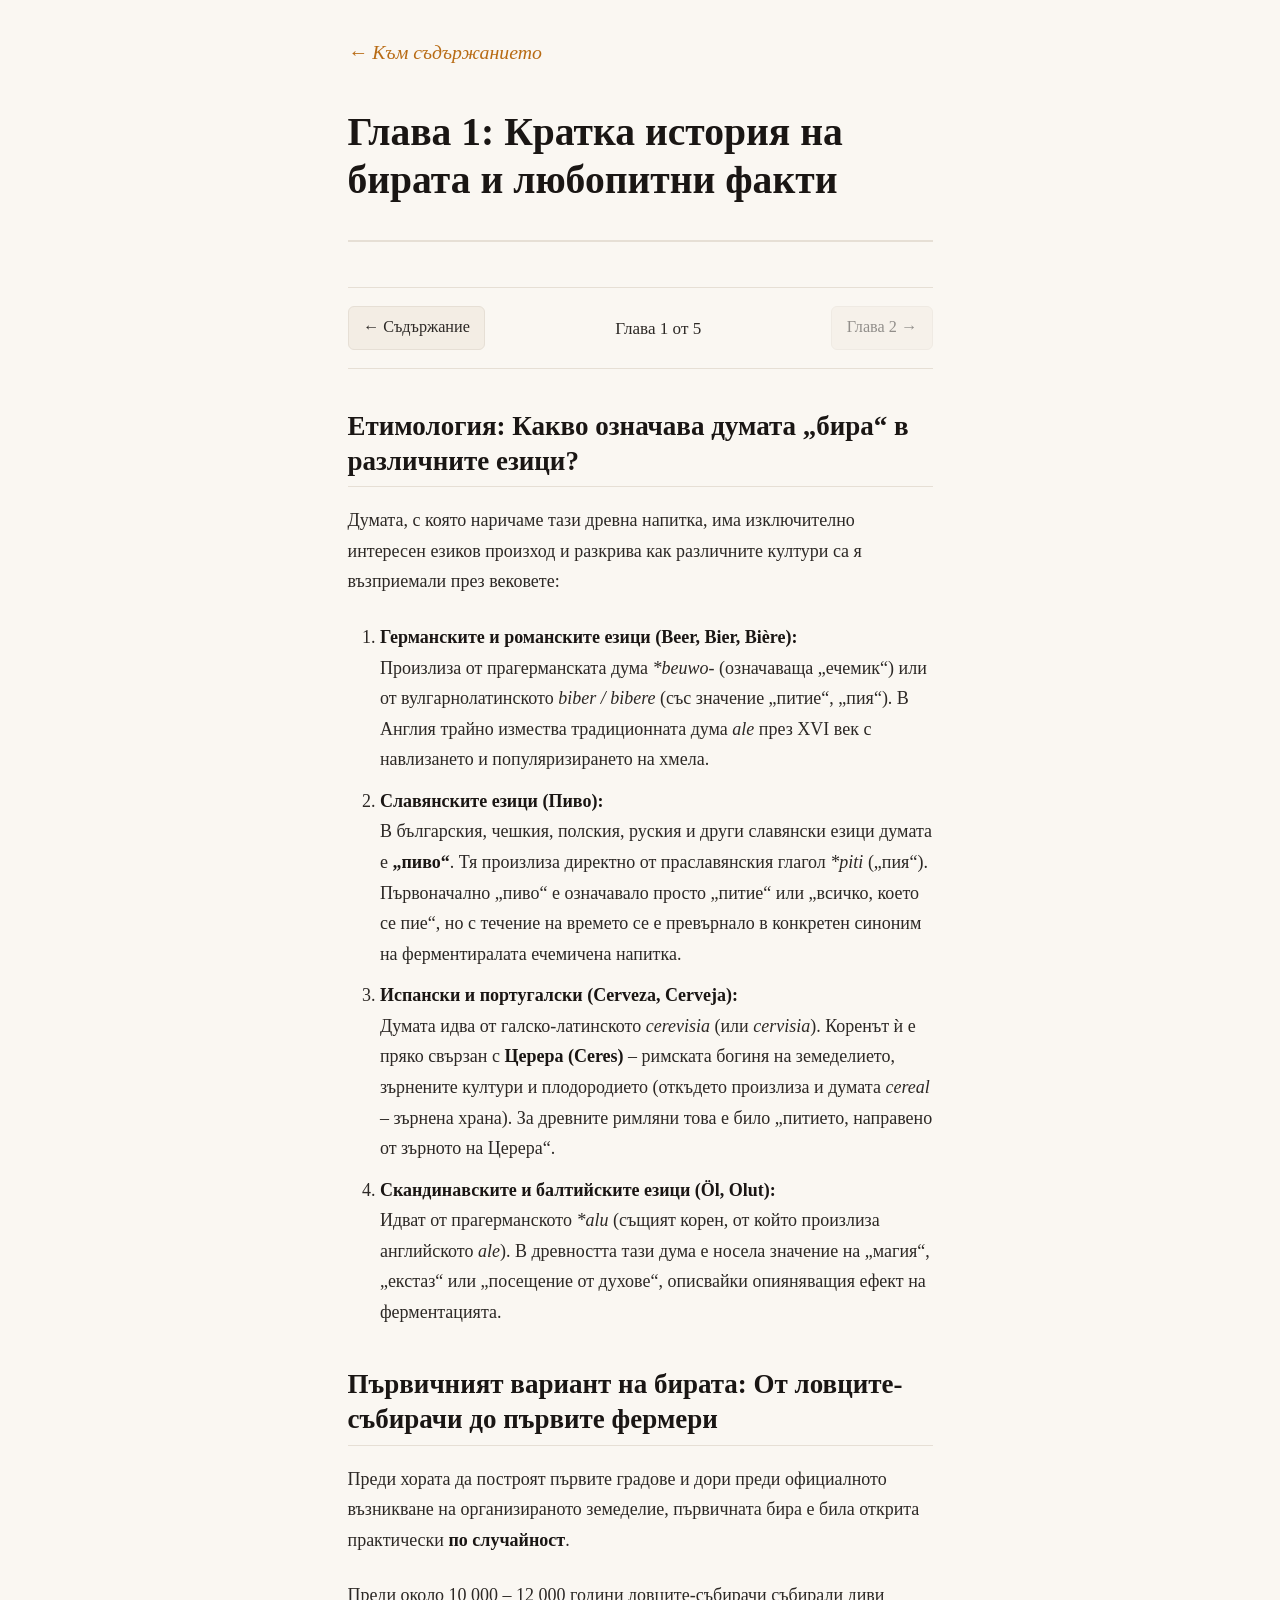
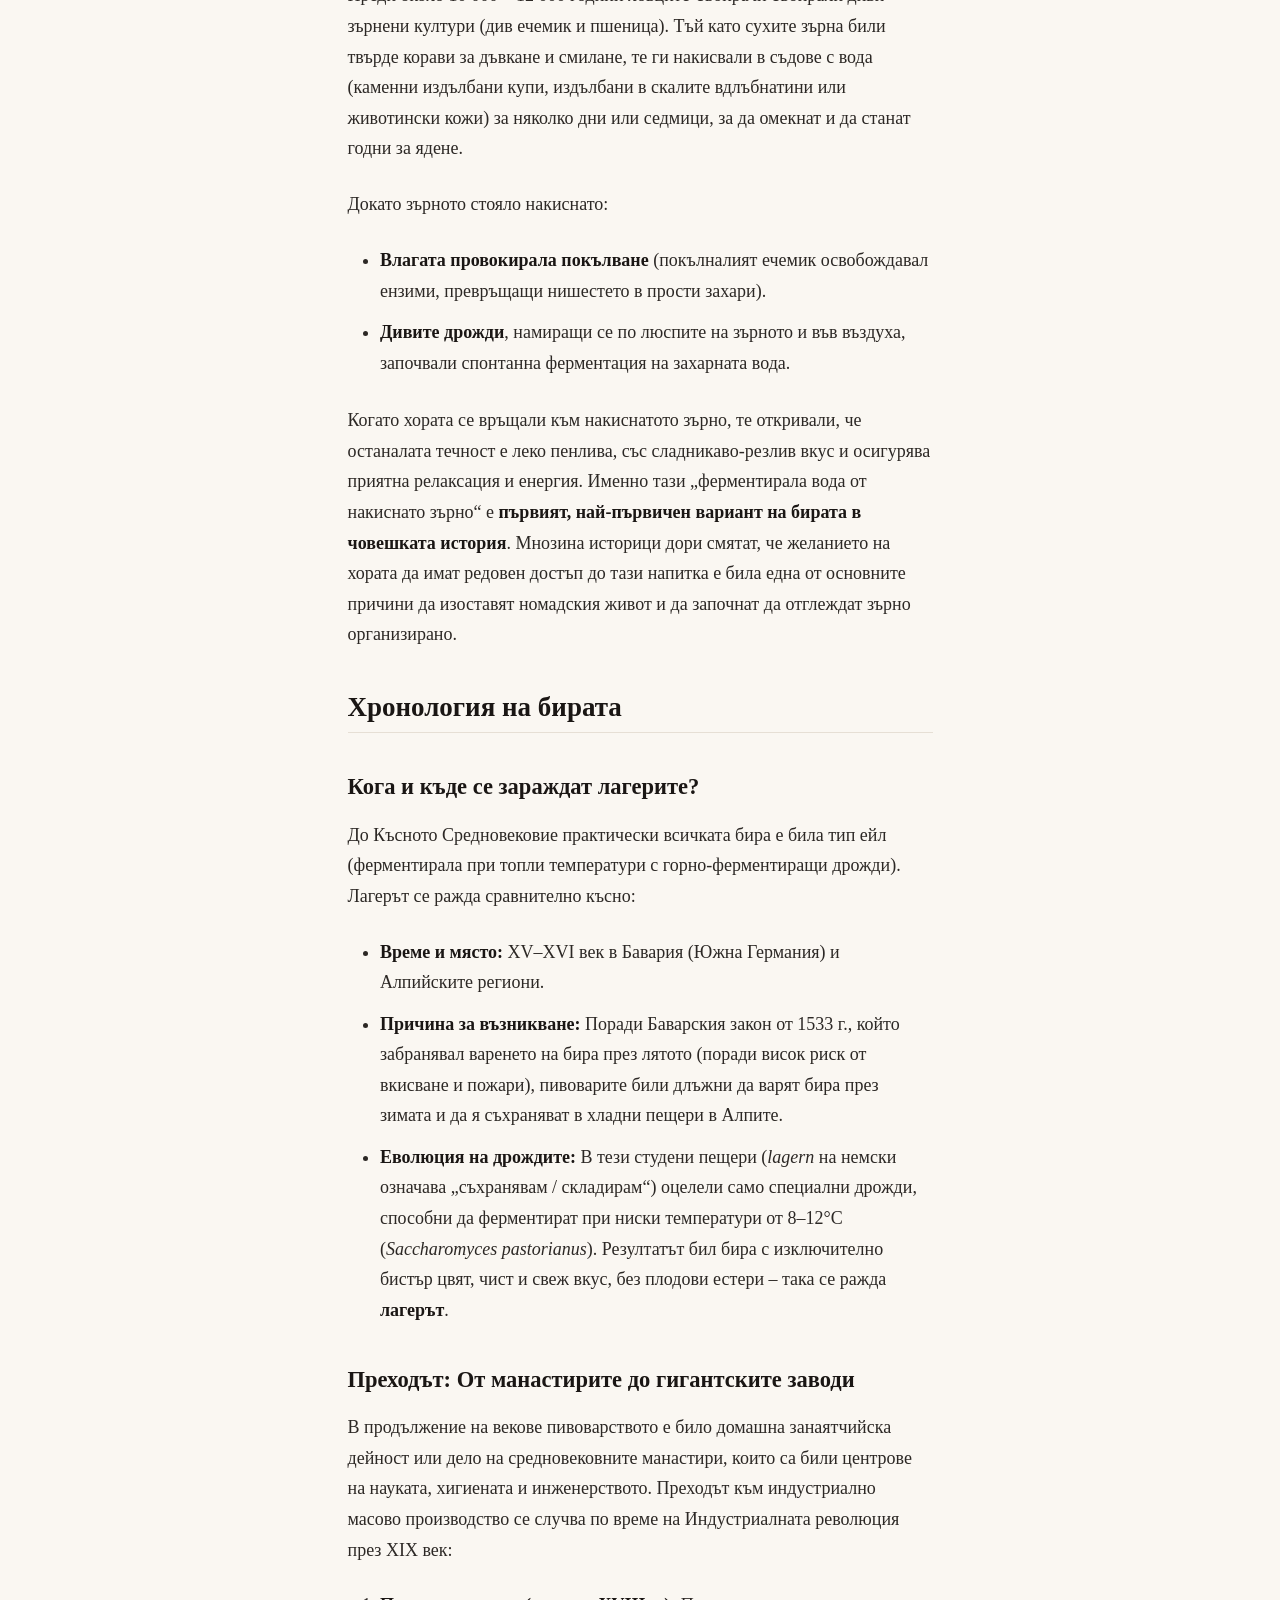
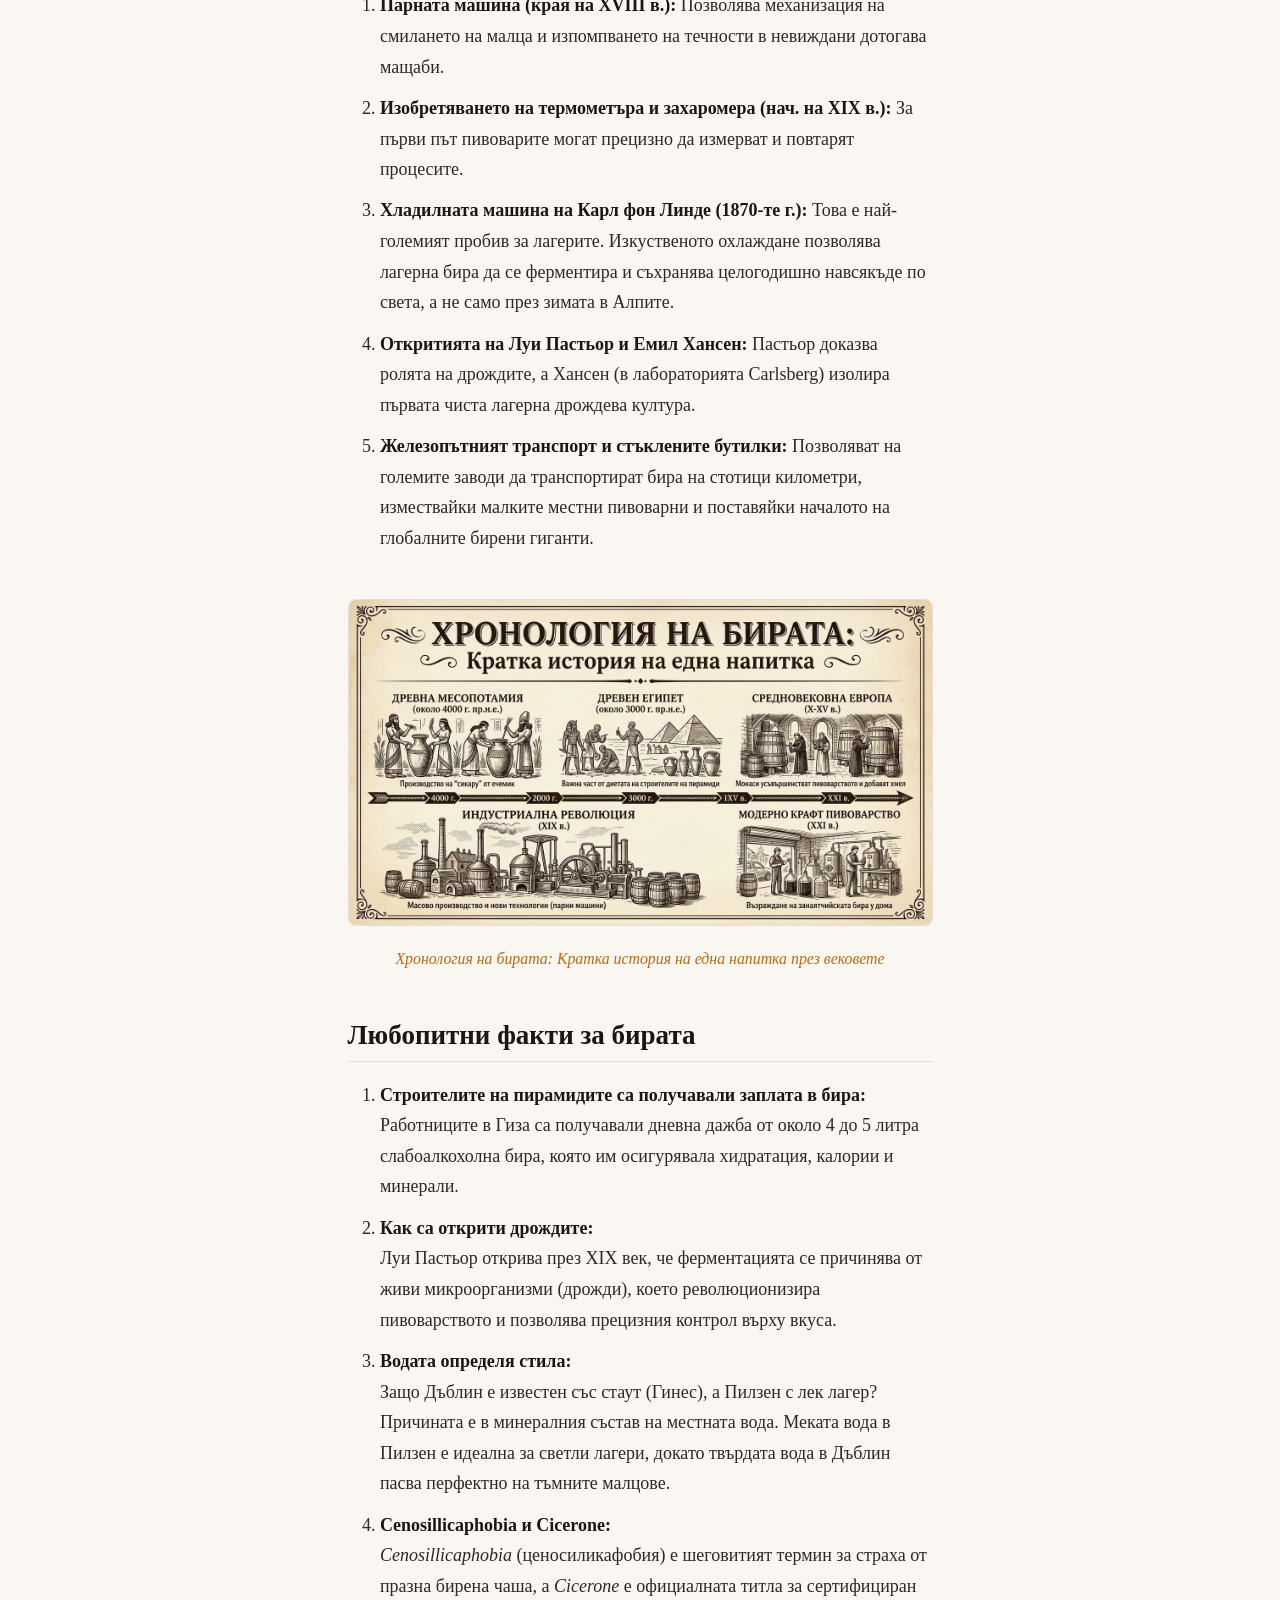
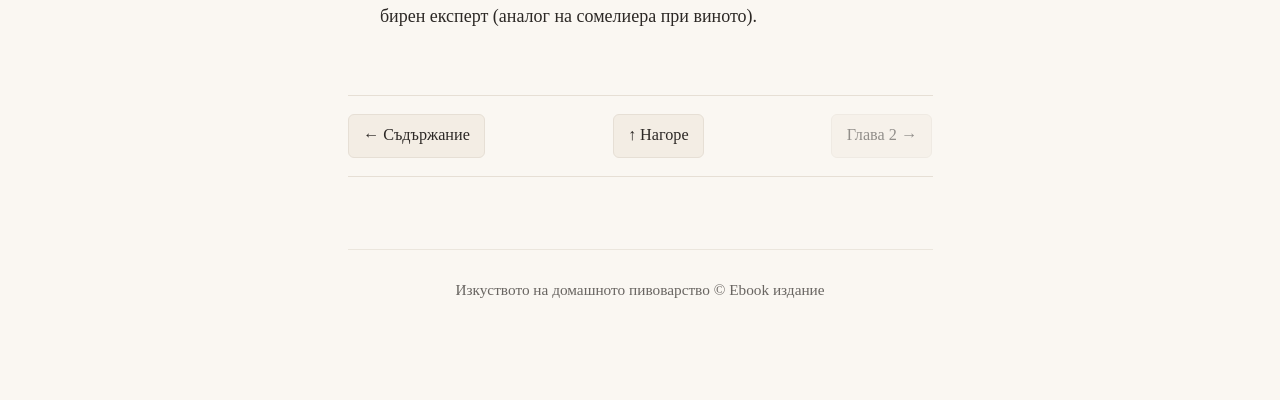
==== chapter-01.html @ e0f515bd "Initial commit. Summary and first chapter" ====
<!DOCTYPE html>
<html lang="bg">
<head>
  <meta charset="UTF-8">
  <meta name="viewport" content="width=device-width, initial-scale=1.0">
  <title>Глава 1: Кратка история на бирата и любопитни факти - Изкуството на домашното пивоварство</title>
  <link rel="stylesheet" href="css/style.css">
</head>
<body>

  <header class="book-header">
    <div class="book-subtitle"><a href="index.html">&larr; Към съдържанието</a></div>
    <h1 class="book-title">Глава 1: Кратка история на бирата и любопитни факти</h1>
  </header>

  <nav class="top-nav">
    <a href="index.html" class="nav-btn">&larr; Съдържание</a>
    <span>Глава 1 от 5</span>
    <span class="nav-btn" style="opacity: 0.5; cursor: not-allowed;" title="Следващата глава предстои">Глава 2 &rarr;</span>
  </nav>

  <main>
    <article class="chapter-content">

      <!-- Section 1.1 -->
      <section id="etymology">
        <h2>Етимология: Какво означава думата „бира“ в различните езици?</h2>
        <p>Думата, с която наричаме тази древна напитка, има изключително интересен езиков произход и разкрива как различните култури са я възприемали през вековете:</p>
        
        <ol>
          <li>
            <strong>Германските и романските езици (Beer, Bier, Bière):</strong><br>
            Произлиза от прагерманската дума <em>*beuwo-</em> (означаваща „ечемик“) или от вулгарнолатинското <em>biber / bibere</em> (със значение „питие“, „пия“). В Англия трайно измества традиционната дума <em>ale</em> през XVI век с навлизането и популяризирането на хмела.
          </li>
          <li>
            <strong>Славянските езици (Пиво):</strong><br>
            В българския, чешкия, полския, руския и други славянски езици думата е <strong>„пиво“</strong>. Тя произлиза директно от праславянския глагол <em>*piti</em> („пия“). Първоначално „пиво“ е означавало просто „питие“ или „всичко, което се пие“, но с течение на времето се е превърнало в конкретен синоним на ферментиралата ечемичена напитка.
          </li>
          <li>
            <strong>Испански и португалски (Cerveza, Cerveja):</strong><br>
            Думата идва от галско-латинското <em>cerevisia</em> (или <em>cervisia</em>). Коренът ѝ е пряко свързан с <strong>Церера (Ceres)</strong> – римската богиня на земеделието, зърнените култури и плодородието (откъдето произлиза и думата <em>cereal</em> – зърнена храна). За древните римляни това е било „питието, направено от зърното на Церера“.
          </li>
          <li>
            <strong>Скандинавските и балтийските езици (&Ouml;l, Olut):</strong><br>
            Идват от прагерманското <em>*alu</em> (същият корен, от който произлиза английското <em>ale</em>). В древността тази дума е носела значение на „магия“, „екстаз“ или „посещение от духове“, описвайки опияняващия ефект на ферментацията.
          </li>
        </ol>
      </section>

      <!-- Section 1.2 -->
      <section id="origins">
        <h2>Първичният вариант на бирата: От ловците-събирачи до първите фермери</h2>
        <p>Преди хората да построят първите градове и дори преди официалното възникване на организираното земеделие, първичната бира е била открита практически <strong>по случайност</strong>.</p>
        
        <p>Преди около 10 000 &ndash; 12 000 години ловците-събирачи събирали диви зърнени култури (див ечемик и пшеница). Тъй като сухите зърна били твърде корави за дъвкане и смилане, те ги накисвали в съдове с вода (каменни издълбани купи, издълбани в скалите вдлъбнатини или животински кожи) за няколко дни или седмици, за да омекнат и да станат годни за ядене.</p>

        <p>Докато зърното стояло накиснато:</p>
        <ul>
          <li><strong>Влагата провокирала покълване</strong> (покълналият ечемик освобождавал ензими, превръщащи нишестето в прости захари).</li>
          <li><strong>Дивите дрожди</strong>, намиращи се по люспите на зърното и във въздуха, започвали спонтанна ферментация на захарната вода.</li>
        </ul>

        <p>Когато хората се връщали към накиснатото зърно, те откривали, че останалата течност е леко пенлива, със сладникаво-резлив вкус и осигурява приятна релаксация и енергия. Именно тази „ферментирала вода от накиснато зърно“ е <strong>първият, най-първичен вариант на бирата в човешката история</strong>. Мнозина историци дори смятат, че желанието на хората да имат редовен достъп до тази напитка е била една от основните причини да изоставят номадския живот и да започнат да отглеждат зърно организирано.</p>
      </section>

      <!-- Section 1.3 -->
      <section id="chronology">
        <h2>Хронология на бирата</h2>
        
        <h3>Кога и къде се зараждат лагерите?</h3>
        <p>До Късното Средновековие практически всичката бира е била тип ейл (ферментирала при топли температури с горно-ферментиращи дрожди). Лагерът се ражда сравнително късно:</p>

        <ul>
          <li><strong>Време и място:</strong> XV&ndash;XVI век в Бавария (Южна Германия) и Алпийските региони.</li>
          <li><strong>Причина за възникване:</strong> Поради Баварския закон от 1533 г., който забранявал варенето на бира през лятото (поради висок риск от вкисване и пожари), пивоварите били длъжни да варят бира през зимата и да я съхраняват в хладни пещери в Алпите.</li>
          <li><strong>Еволюция на дрождите:</strong> В тези студени пещери (<em>lagern</em> на немски означава „съхранявам / складирам“) оцелели само специални дрожди, способни да ферментират при ниски температури от 8&ndash;12&deg;C (<em>Saccharomyces pastorianus</em>). Резултатът бил бира с изключително бистър цвят, чист и свеж вкус, без плодови естери &ndash; така се ражда <strong>лагерът</strong>.</li>
        </ul>

        <h3>Преходът: От манастирите до гигантските заводи</h3>
        <p>В продължение на векове пивоварството е било домашна занаятчийска дейност или дело на средновековните манастири, които са били центрове на науката, хигиената и инженерството. Преходът към индустриално масово производство се случва по време на Индустриалната революция през XIX век:</p>

        <ol>
          <li><strong>Парната машина (края на XVIII в.):</strong> Позволява механизация на смилането на малца и изпомпването на течности в невиждани дотогава мащаби.</li>
          <li><strong>Изобретяването на термометъра и захаромера (нач. на XIX в.):</strong> За първи път пивоварите могат прецизно да измерват и повтарят процесите.</li>
          <li><strong>Хладилната машина на Карл фон Линде (1870-те г.):</strong> Това е най-големият пробив за лагерите. Изкуственото охлаждане позволява лагерна бира да се ферментира и съхранява целогодишно навсякъде по света, а не само през зимата в Алпите.</li>
          <li><strong>Откритията на Луи Пастьор и Емил Хансен:</strong> Пастьор доказва ролята на дрождите, а Хансен (в лабораторията Carlsberg) изолира първата чиста лагерна дрождева култура.</li>
          <li><strong>Железопътният транспорт и стъклените бутилки:</strong> Позволяват на големите заводи да транспортират бира на стотици километри, измествайки малките местни пивоварни и поставяйки началото на глобалните бирени гиганти.</li>
        </ol>

        <!-- Image Figure with generated Bulgarian Image -->
        <figure>
          <img src="images/chronology-diagram.png" alt="Хронология на бирата: Кратка история на една напитка" width="1000" height="562">
          <figcaption>Хронология на бирата: Кратка история на една напитка през вековете</figcaption>
        </figure>
      </section>

      <!-- Section 1.4 -->
      <section id="facts">
        <h2>Любопитни факти за бирата</h2>
        
        <ol>
          <li>
            <strong>Строителите на пирамидите са получавали заплата в бира:</strong><br>
            Работниците в Гиза са получавали дневна дажба от около 4 до 5 литра слабоалкохолна бира, която им осигурявала хидратация, калории и минерали.
          </li>
          <li>
            <strong>Как са открити дрождите:</strong><br>
            Луи Пастьор открива през XIX век, че ферментацията се причинява от живи микроорганизми (дрожди), което революционизира пивоварството и позволява прецизния контрол върху вкуса.
          </li>
          <li>
            <strong>Водата определя стила:</strong><br>
            Защо Дъблин е известен със стаут (Гинес), а Пилзен с лек лагер? Причината е в минералния състав на местната вода. Меката вода в Пилзен е идеална за светли лагери, докато твърдата вода в Дъблин пасва перфектно на тъмните малцове.
          </li>
          <li>
            <strong>Cenosillicaphobia и Cicerone:</strong><br>
            <em>Cenosillicaphobia</em> (ценосиликафобия) е шеговитият термин за страха от празна бирена чаша, а <em>Cicerone</em> е официалната титла за сертифициран бирен експерт (аналог на сомелиера при виното).
          </li>
        </ol>
      </section>

    </article>
  </main>

  <nav class="bottom-nav">
    <a href="index.html" class="nav-btn">&larr; Съдържание</a>
    <a href="#etymology" class="nav-btn">&uarr; Нагоре</a>
    <span class="nav-btn" style="opacity: 0.5; cursor: not-allowed;">Глава 2 &rarr;</span>
  </nav>

  <footer class="book-footer">
    <p>Изкуството на домашното пивоварство &copy; Ebook издание</p>
  </footer>

</body>
</html>
---- css/style.css ----
/* Minimalist Ebook Stylesheet */

:root {
  /* Light Theme (Warm Paper & Amber Accent) */
  --bg-color: #faf7f2;
  --text-color: #2c2825;
  --heading-color: #1a1614;
  --accent-color: #b86b14;
  --accent-hover: #8f500b;
  --border-color: #e6dfd5;
  --card-bg: #f3ede4;
  --quote-border: #d4a359;
  --font-main: -apple-system, BlinkMacSystemFont, "Segoe UI", Roboto, Georgia, serif;
  --font-heading: Georgia, "Times New Roman", serif;
  --max-width: 70ch;
}

@media (prefers-color-scheme: dark) {
  :root {
    /* Dark Theme (Comfortable Dark Amber) */
    --bg-color: #1a1816;
    --text-color: #e2ded9;
    --heading-color: #f5f2ed;
    --accent-color: #e5983b;
    --accent-hover: #f7b258;
    --border-color: #332e2a;
    --card-bg: #24201d;
    --quote-border: #b86b14;
  }
}

* {
  box-sizing: border-box;
  margin: 0;
  padding: 0;
}

html {
  font-family: var(--font-main);
  font-size: 1.125rem; /* 18px base for optimal reading */
  line-height: 1.7;
  background-color: var(--bg-color);
  color: var(--text-color);
  scroll-behavior: smooth;
  text-rendering: optimizeLegibility;
}

body {
  max-width: var(--max-width);
  margin: 0 auto;
  padding: 2rem 1.25rem 4rem 1.25rem;
}

/* Header & Nav */
header.book-header {
  border-bottom: 2px solid var(--border-color);
  padding-bottom: 1.5rem;
  margin-bottom: 2.5rem;
}

.book-title {
  font-family: var(--font-heading);
  font-size: 2.2rem;
  line-height: 1.2;
  color: var(--heading-color);
  margin-bottom: 0.5rem;
}

.book-subtitle {
  font-size: 1.1rem;
  color: var(--accent-color);
  font-weight: 500;
  font-style: italic;
}

.top-nav, .bottom-nav {
  display: flex;
  justify-content: space-between;
  align-items: center;
  gap: 1rem;
  margin: 2rem 0;
  padding: 1rem 0;
  border-top: 1px solid var(--border-color);
  border-bottom: 1px solid var(--border-color);
  font-size: 0.95rem;
}

.bottom-nav {
  margin-top: 3.5rem;
}

/* Links & Buttons */
a {
  color: var(--accent-color);
  text-decoration: none;
  transition: color 0.15s ease;
}

a:hover, a:focus {
  color: var(--accent-hover);
  text-decoration: underline;
}

.nav-btn {
  display: inline-block;
  padding: 0.4rem 0.8rem;
  background-color: var(--card-bg);
  border: 1px solid var(--border-color);
  border-radius: 6px;
  color: var(--text-color);
  font-size: 0.9rem;
}

.nav-btn:hover {
  border-color: var(--accent-color);
  text-decoration: none;
  color: var(--accent-color);
}

/* Typography */
h1, h2, h3, h4 {
  font-family: var(--font-heading);
  color: var(--heading-color);
  line-height: 1.3;
  margin-top: 2.2rem;
  margin-bottom: 1rem;
}

h1 { font-size: 1.85rem; }
h2 { font-size: 1.5rem; border-bottom: 1px solid var(--border-color); padding-bottom: 0.4rem; }
h3 { font-size: 1.25rem; }

p {
  margin-bottom: 1.4rem;
}

ol, ul {
  margin-bottom: 1.5rem;
  padding-left: 1.8rem;
}

li {
  margin-bottom: 0.6rem;
}

strong {
  color: var(--heading-color);
}

blockquote {
  border-left: 4px solid var(--quote-border);
  padding-left: 1.2rem;
  margin: 1.8rem 0;
  font-style: italic;
  background-color: var(--card-bg);
  padding: 1rem 1.2rem;
  border-radius: 0 6px 6px 0;
}

/* Figures & Images */
figure {
  margin: 2.5rem 0;
  text-align: center;
}

figure img {
  max-width: 100%;
  height: auto;
  border-radius: 8px;
  border: 1px solid var(--border-color);
  background-color: #fff;
}

figcaption {
  font-size: 0.88rem;
  color: var(--accent-color);
  margin-top: 0.6rem;
  font-style: italic;
}

/* Bulgarian Interactive Timeline Component */
.timeline-figure {
  border: 2px dashed var(--border-color);
  padding: 1.5rem 1rem;
  border-radius: 12px;
  background-color: var(--card-bg);
  margin: 2.5rem 0;
  text-align: left;
}

.timeline-title {
  font-family: var(--font-heading);
  font-size: 1.1rem;
  font-weight: bold;
  text-align: center;
  color: var(--heading-color);
  margin-bottom: 1.5rem;
  letter-spacing: 0.5px;
  border-bottom: 1px solid var(--border-color);
  padding-bottom: 0.6rem;
}

.timeline-container {
  display: grid;
  grid-template-columns: repeat(auto-fit, minmax(260px, 1fr));
  gap: 1.2rem;
}

.timeline-card {
  background-color: var(--bg-color);
  border: 1px solid var(--border-color);
  border-radius: 8px;
  padding: 1.2rem;
  position: relative;
  box-shadow: 0 2px 4px rgba(0,0,0,0.03);
}

.timeline-badge {
  display: inline-block;
  font-size: 0.8rem;
  font-weight: bold;
  color: var(--bg-color);
  background-color: var(--accent-color);
  padding: 0.2rem 0.6rem;
  border-radius: 4px;
  margin-bottom: 0.6rem;
}

.timeline-card h4 {
  font-size: 1.1rem;
  margin-top: 0.2rem;
  margin-bottom: 0.4rem;
}

.timeline-card p {
  font-size: 0.92rem;
  margin-bottom: 0;
  line-height: 1.5;
  opacity: 0.9;
}

/* Table of Contents */
.toc-list {
  list-style-type: none;
  padding-left: 0;
}

.toc-item {
  margin-bottom: 1.2rem;
  padding: 1rem;
  background-color: var(--card-bg);
  border: 1px solid var(--border-color);
  border-radius: 8px;
}

.toc-item h3 {
  margin-top: 0;
  margin-bottom: 0.4rem;
}

.toc-sublist {
  list-style-type: disc;
  padding-left: 1.5rem;
  margin-top: 0.5rem;
  margin-bottom: 0;
  font-size: 0.95rem;
}

/* Footer */
footer.book-footer {
  margin-top: 4rem;
  text-align: center;
  font-size: 0.85rem;
  opacity: 0.7;
  border-top: 1px solid var(--border-color);
  padding-top: 1.5rem;
}
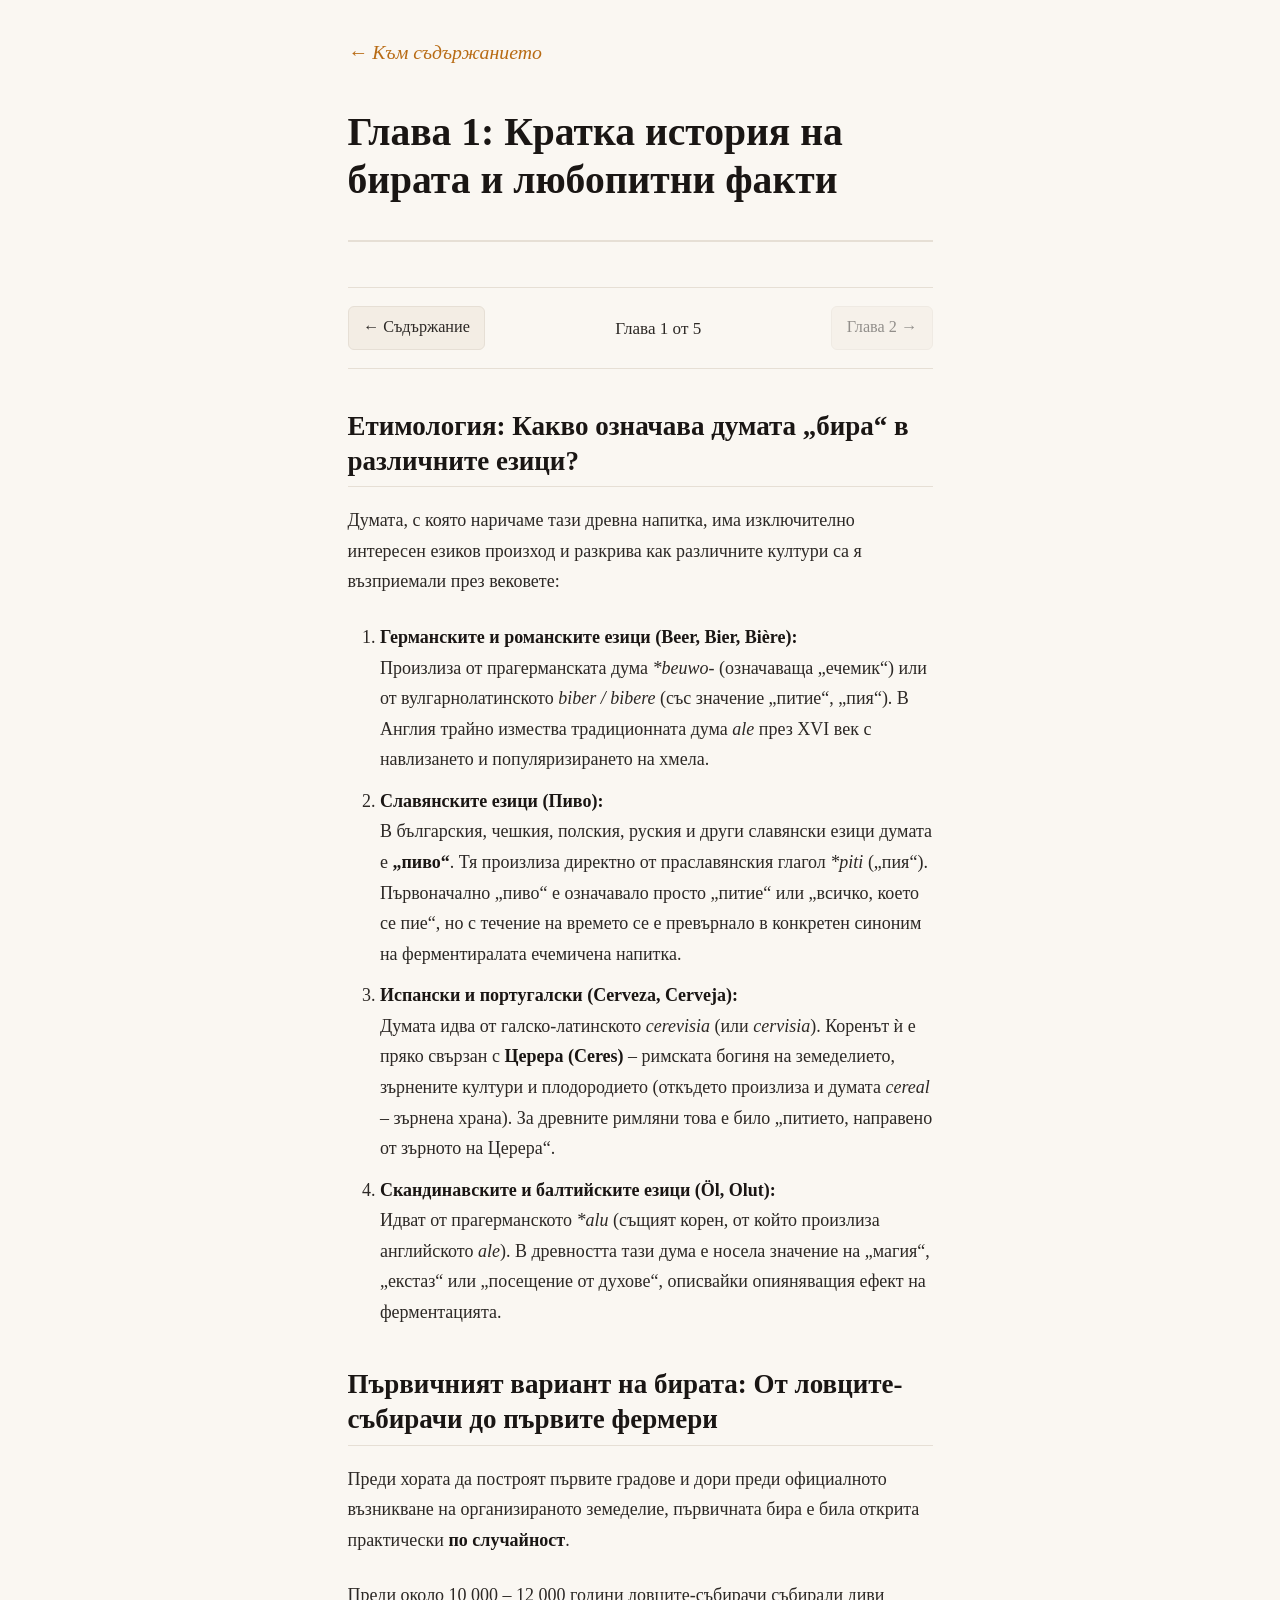
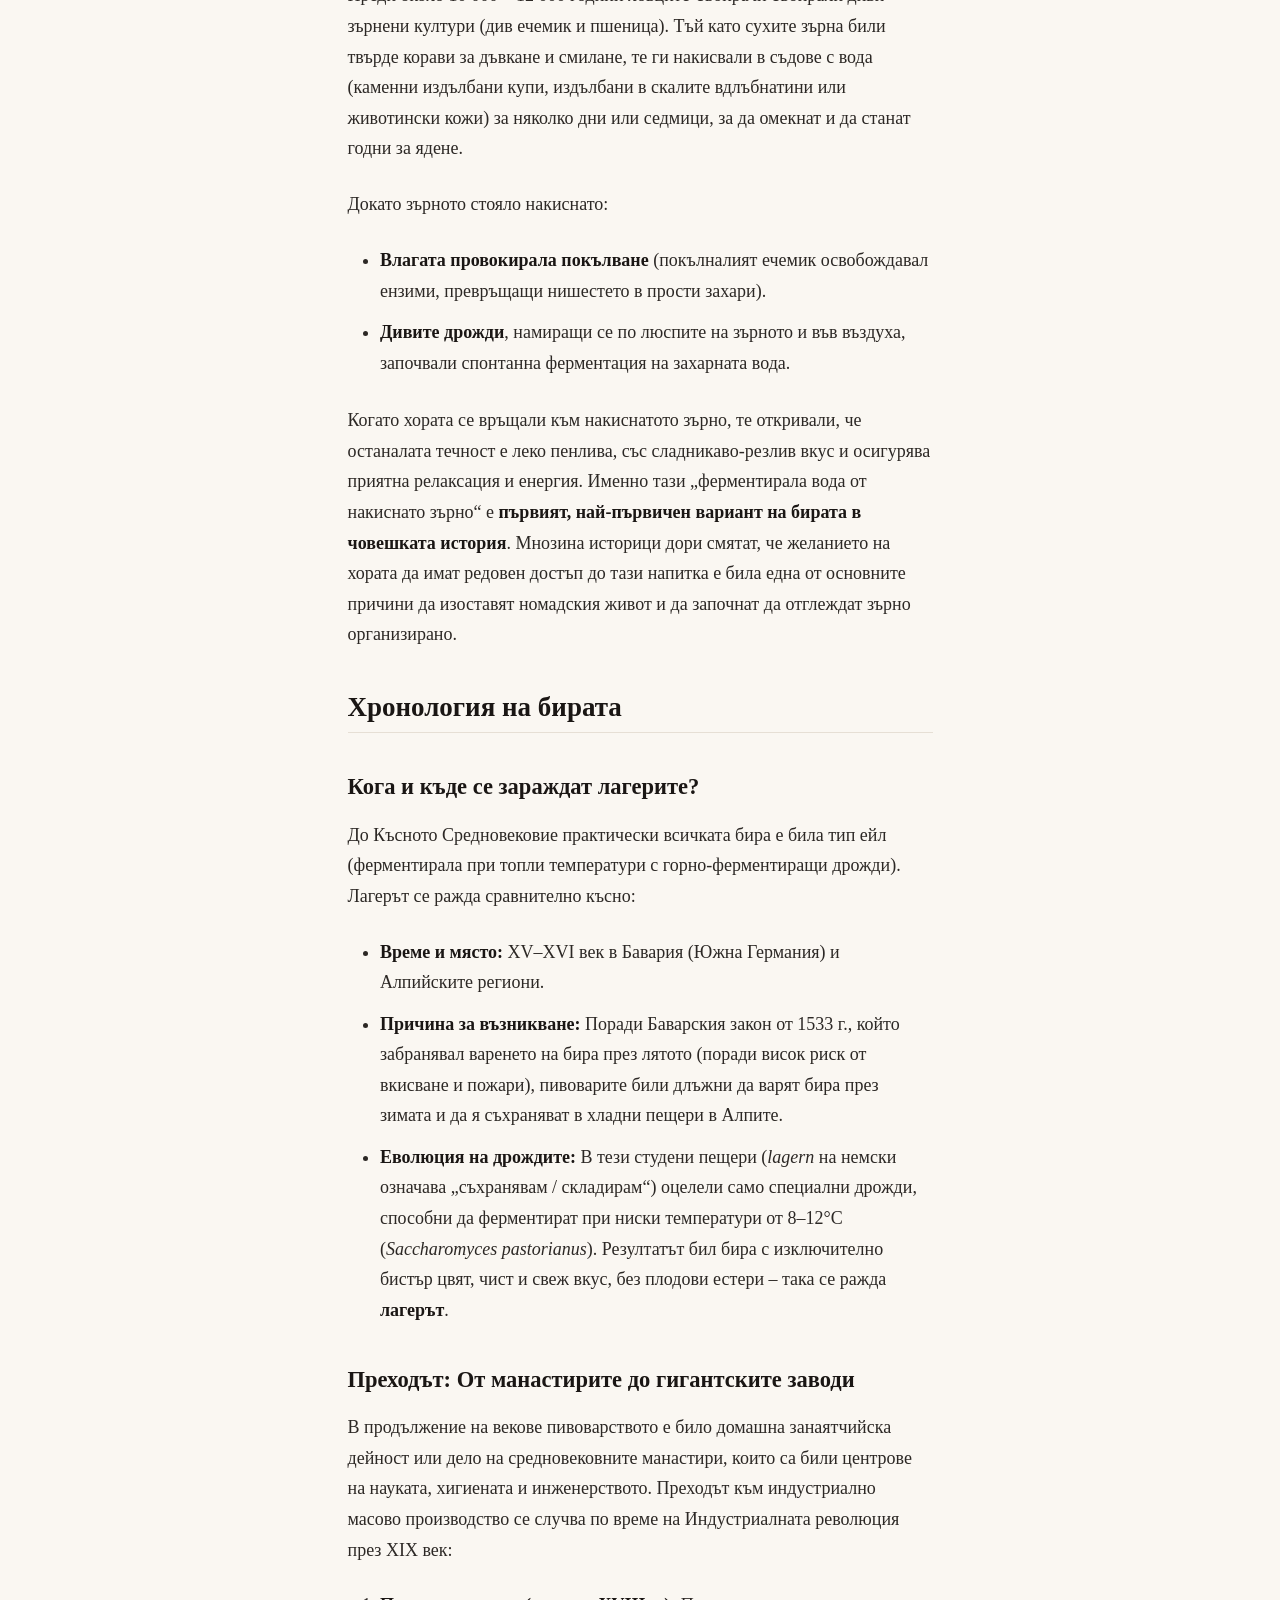
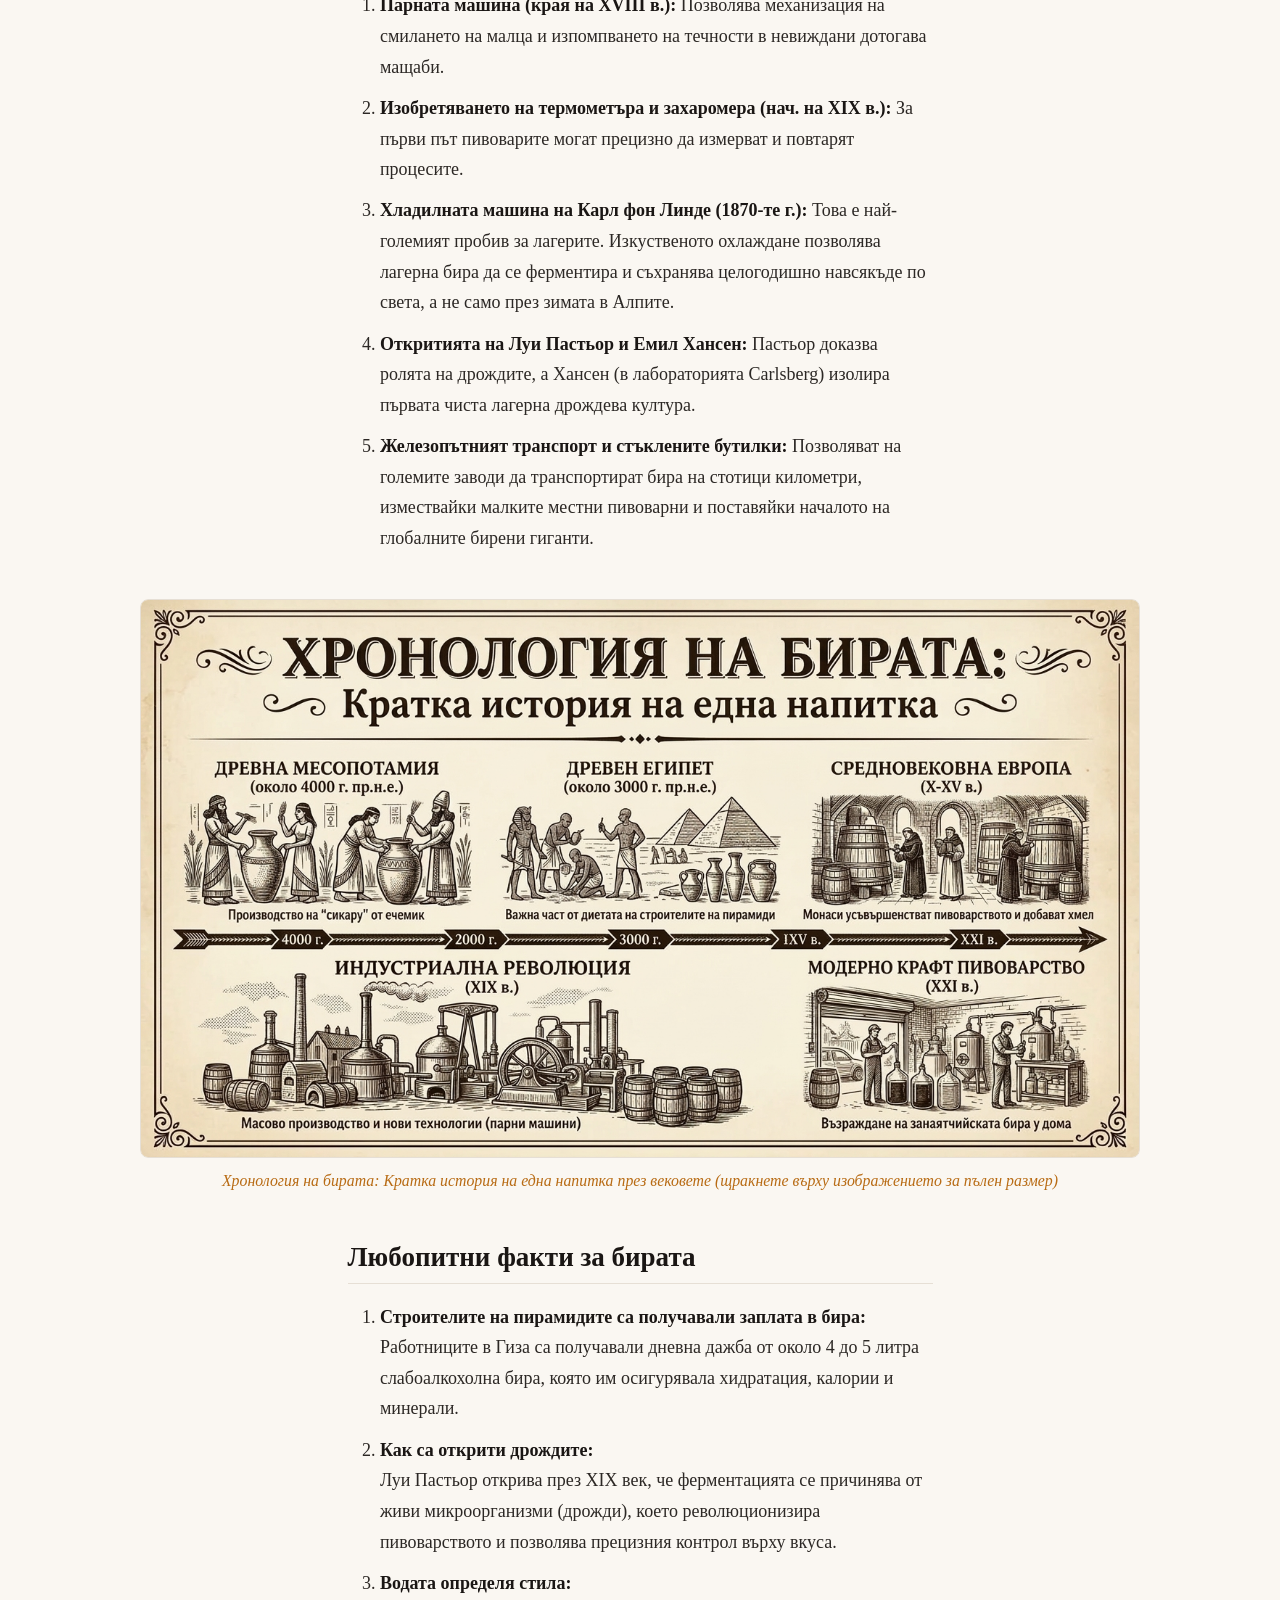
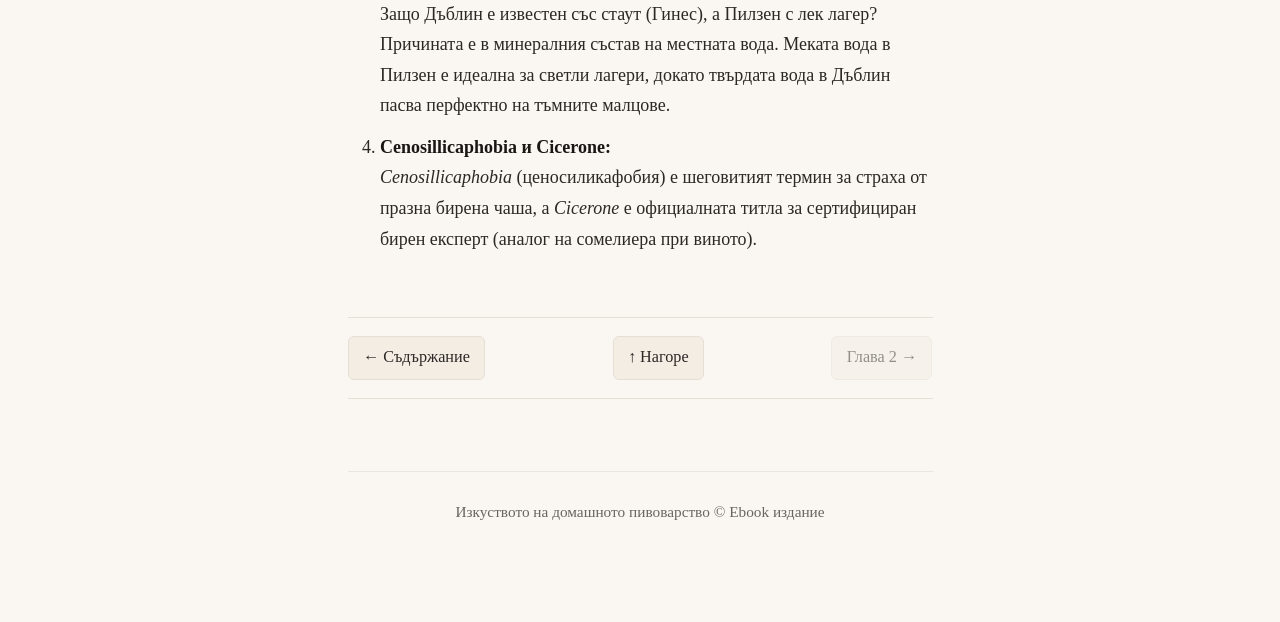
==== commit a5f2fbac: "Add zoom effect for images" ====
--- a/chapter-01.html
+++ b/chapter-01.html
@@ -87,11 +87,30 @@
           <li><strong>Железопътният транспорт и стъклените бутилки:</strong> Позволяват на големите заводи да транспортират бира на стотици километри, измествайки малките местни пивоварни и поставяйки началото на глобалните бирени гиганти.</li>
         </ol>
 
-        <!-- Image Figure with generated Bulgarian Image -->
-        <figure>
-          <img src="images/chronology-diagram.png" alt="Хронология на бирата: Кратка история на една напитка" width="1000" height="562">
-          <figcaption>Хронология на бирата: Кратка история на една напитка през вековете</figcaption>
+        <!-- Checkbox for Pure CSS Lightbox Toggle (Zero Scroll Jump) -->
+        <input type="checkbox" id="chronology-zoom-toggle" class="lightbox-checkbox">
+
+        <!-- Wide Image Figure with Lightbox Zoom Trigger -->
+        <figure class="wide-figure">
+          <label for="chronology-zoom-toggle" class="zoom-trigger" title="Щракнете за преглед в пълен размер (100%)">
+            <img src="images/chronology-diagram.png" alt="Хронология на бирата: Кратка история на една напитка" width="1000" height="562">
+          </label>
+          <figcaption>Хронология на бирата: Кратка история на една напитка през вековете (щракнете върху изображението за пълен размер)</figcaption>
         </figure>
+
+        <!-- Lightbox Zoom Modal (Pure CSS Checkbox Toggle) -->
+        <div class="lightbox-modal">
+          <label for="chronology-zoom-toggle" class="lightbox-overlay" aria-label="Затвори"></label>
+          <div class="lightbox-dialog">
+            <label for="chronology-zoom-toggle" class="lightbox-close" title="Затвори">&times;</label>
+            <div class="lightbox-img-wrapper">
+              <img src="images/chronology-diagram.png" alt="Хронология на бирата (пълен 100% размер)" width="1000" height="562">
+            </div>
+            <div class="lightbox-caption">
+              Хронология на бирата: Кратка история на една напитка през вековете &bull; 100% размер
+            </div>
+          </div>
+        </div>
       </section>
 
       <!-- Section 1.4 -->
@@ -131,5 +150,15 @@
     <p>Изкуството на домашното пивоварство &copy; Ebook издание</p>
   </footer>
 
+  <script>
+    // Close zoom lightbox modal when pressing Escape key
+    document.addEventListener('keydown', function(e) {
+      if (e.key === 'Escape') {
+        document.querySelectorAll('.lightbox-checkbox').forEach(function(cb) {
+          cb.checked = false;
+        });
+      }
+    });
+  </script>
 </body>
 </html>
--- a/css/style.css
+++ b/css/style.css
@@ -178,6 +178,141 @@
   font-style: italic;
 }
 
+/* Wide Breakout Figure (wider than main 70ch body text on large screens) */
+@media (min-width: 850px) {
+  .wide-figure {
+    position: relative;
+    left: 50%;
+    transform: translateX(-50%);
+    width: min(1000px, 92vw);
+    max-width: 92vw;
+  }
+}
+
+/* Image Zoom Trigger */
+.zoom-trigger {
+  display: block;
+  position: relative;
+  cursor: zoom-in;
+  border-radius: 8px;
+  overflow: hidden;
+  text-decoration: none;
+}
+
+.zoom-trigger img {
+  display: block;
+  width: 100%;
+  height: auto;
+  transition: transform 0.25s ease, box-shadow 0.25s ease;
+}
+
+.zoom-trigger:hover img {
+  transform: scale(1.012);
+  box-shadow: 0 8px 24px rgba(0, 0, 0, 0.15);
+}
+
+/* Lightbox Zoom Modal (Pure CSS Checkbox Toggle - No Scroll Jump) */
+.lightbox-checkbox {
+  position: absolute;
+  opacity: 0;
+  width: 0;
+  height: 0;
+  pointer-events: none;
+  display: none !important;
+}
+
+.lightbox-modal {
+  display: none;
+  position: fixed;
+  inset: 0;
+  z-index: 10000;
+  padding: 1.5rem;
+  align-items: center;
+  justify-content: center;
+  opacity: 0;
+  transition: opacity 0.25s ease;
+}
+
+.lightbox-checkbox:checked ~ .lightbox-modal {
+  display: flex;
+  opacity: 1;
+}
+
+.lightbox-overlay {
+  position: absolute;
+  inset: 0;
+  background-color: rgba(0, 0, 0, 0.85);
+  backdrop-filter: blur(6px);
+  cursor: zoom-out;
+}
+
+.lightbox-dialog {
+  position: relative;
+  z-index: 10001;
+  max-width: 95vw;
+  max-height: 90vh;
+  display: flex;
+  flex-direction: column;
+  align-items: center;
+}
+
+.lightbox-close {
+  position: absolute;
+  top: -42px;
+  right: 0;
+  color: #ffffff;
+  font-size: 2.2rem;
+  line-height: 1;
+  text-decoration: none;
+  font-weight: bold;
+  opacity: 0.85;
+  transition: opacity 0.2s ease, color 0.2s ease;
+  padding: 0 0.5rem;
+  cursor: pointer;
+  user-select: none;
+}
+
+.lightbox-close:hover {
+  opacity: 1;
+  color: var(--accent-color);
+  text-decoration: none;
+}
+
+.lightbox-img-wrapper {
+  max-width: 95vw;
+  max-height: 82vh;
+  overflow: auto;
+  border-radius: 8px;
+  box-shadow: 0 16px 48px rgba(0, 0, 0, 0.6);
+  background-color: #fff;
+  border: 1px solid rgba(255, 255, 255, 0.2);
+}
+
+.lightbox-img-wrapper img {
+  display: block;
+  max-width: 100%;
+  height: auto;
+  margin: 0 auto;
+}
+
+/* On large displays, show 100% native resolution (1000px) */
+@media (min-width: 1050px) {
+  .lightbox-img-wrapper img {
+    max-width: none;
+    width: 1000px;
+  }
+}
+
+.lightbox-caption {
+  margin-top: 0.8rem;
+  color: #e2ded9;
+  font-size: 0.9rem;
+  text-align: center;
+  font-style: italic;
+  max-width: 90vw;
+  text-shadow: 0 1px 3px rgba(0, 0, 0, 0.8);
+}
+
 /* Bulgarian Interactive Timeline Component */
 .timeline-figure {
   border: 2px dashed var(--border-color);
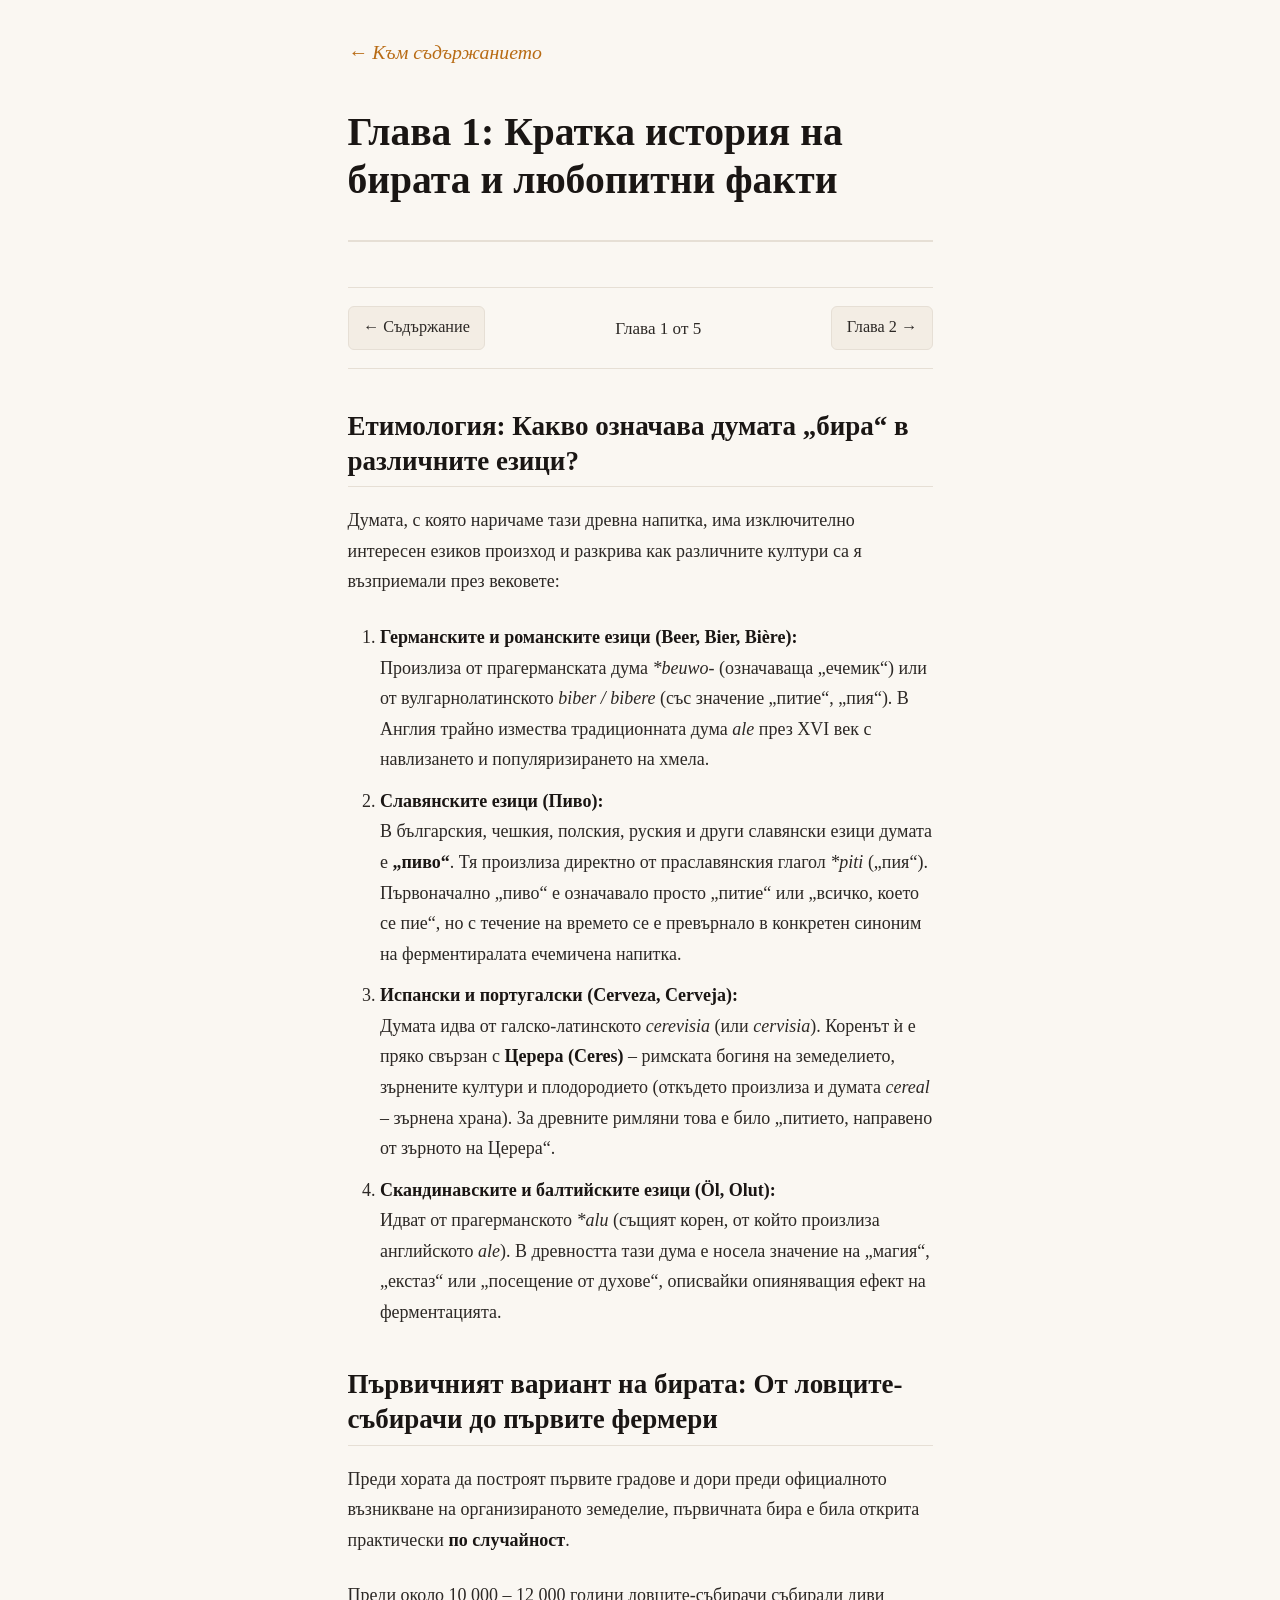
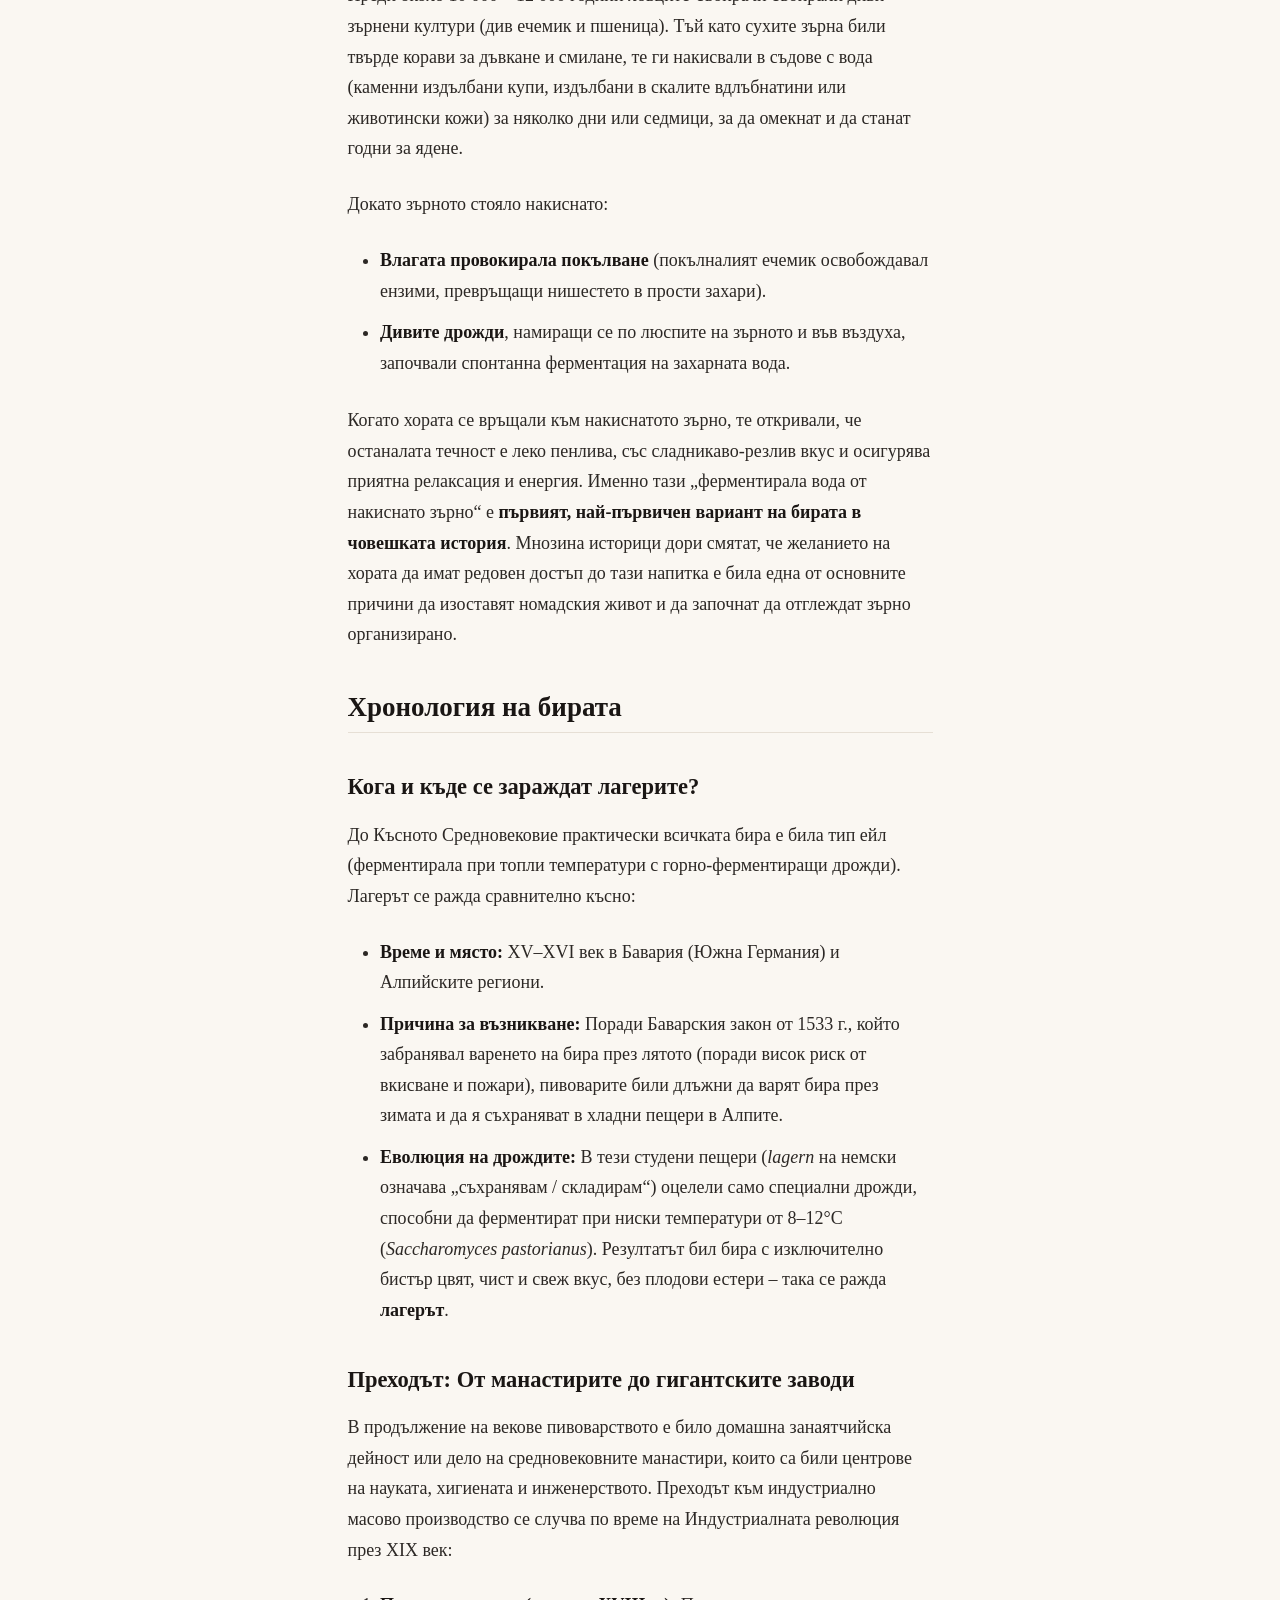
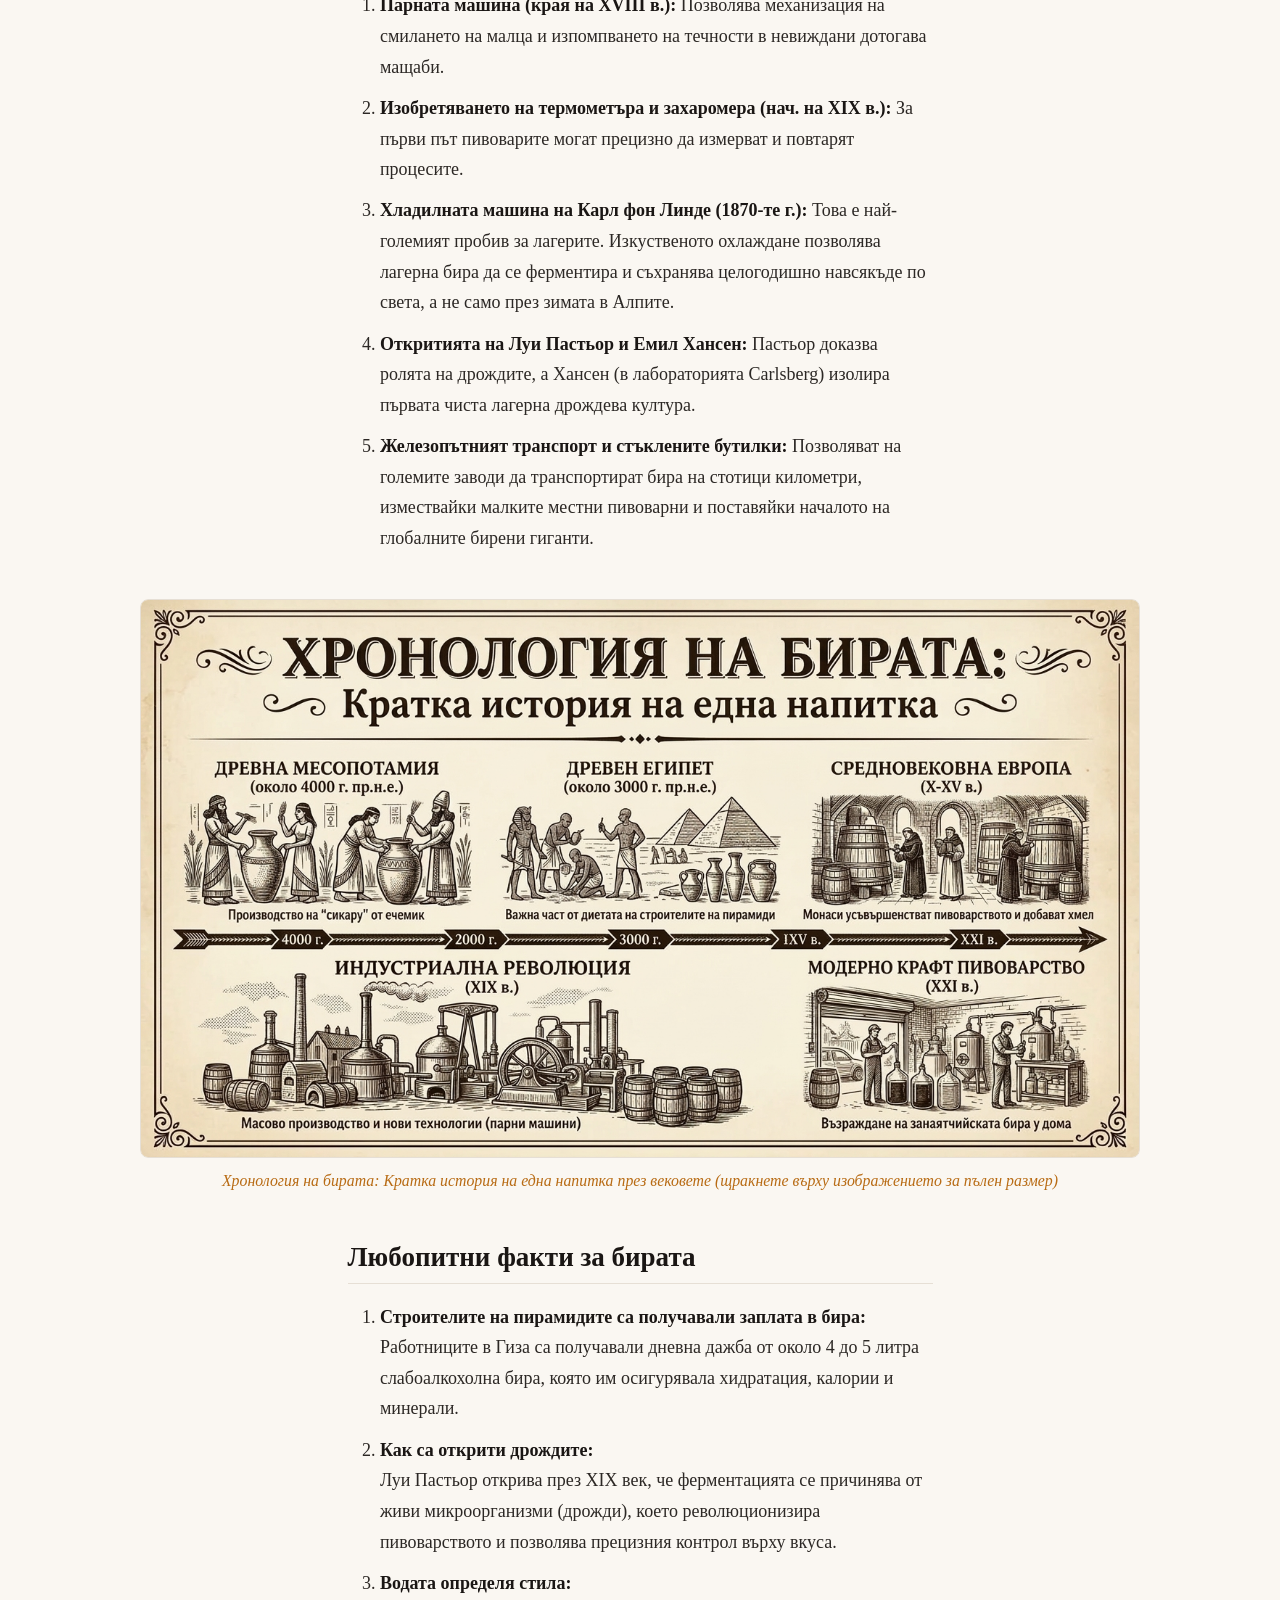
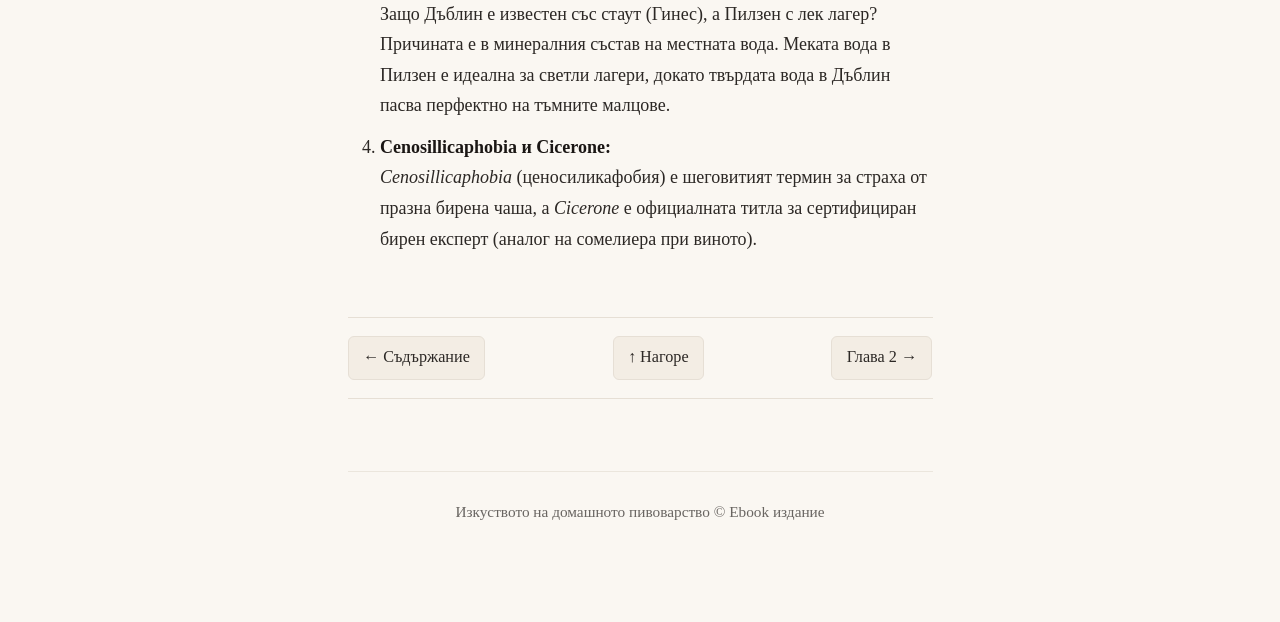
==== commit 2197e67d: "Add Chapter 2 content (Water, Malt, Hops) and water profiles diagram" ====
--- a/chapter-01.html
+++ b/chapter-01.html
@@ -16,7 +16,7 @@
   <nav class="top-nav">
     <a href="index.html" class="nav-btn">&larr; Съдържание</a>
     <span>Глава 1 от 5</span>
-    <span class="nav-btn" style="opacity: 0.5; cursor: not-allowed;" title="Следващата глава предстои">Глава 2 &rarr;</span>
+    <a href="chapter-02-1-water.html" class="nav-btn">Глава 2 &rarr;</a>
   </nav>
 
   <main>
@@ -143,7 +143,7 @@
   <nav class="bottom-nav">
     <a href="index.html" class="nav-btn">&larr; Съдържание</a>
     <a href="#etymology" class="nav-btn">&uarr; Нагоре</a>
-    <span class="nav-btn" style="opacity: 0.5; cursor: not-allowed;">Глава 2 &rarr;</span>
+    <a href="chapter-02-1-water.html" class="nav-btn">Глава 2 &rarr;</a>
   </nav>
 
   <footer class="book-footer">
--- a/css/style.css
+++ b/css/style.css
@@ -401,6 +401,42 @@
   font-size: 0.95rem;
 }
 
+/* Tables */
+table {
+  width: 100%;
+  border-collapse: collapse;
+  margin: 1.8rem 0;
+  font-size: 0.95rem;
+  background-color: var(--bg-color);
+  border-radius: 6px;
+  overflow: hidden;
+  box-shadow: 0 1px 3px rgba(0,0,0,0.05);
+}
+
+th, td {
+  padding: 0.75rem 0.9rem;
+  border: 1px solid var(--border-color);
+  text-align: left;
+  vertical-align: top;
+}
+
+th {
+  background-color: var(--card-bg);
+  color: var(--heading-color);
+  font-family: var(--font-heading);
+  font-weight: bold;
+}
+
+tr:nth-child(even) td {
+  background-color: rgba(0, 0, 0, 0.02);
+}
+
+@media (prefers-color-scheme: dark) {
+  tr:nth-child(even) td {
+    background-color: rgba(255, 255, 255, 0.025);
+  }
+}
+
 /* Footer */
 footer.book-footer {
   margin-top: 4rem;
@@ -410,3 +446,4 @@
   border-top: 1px solid var(--border-color);
   padding-top: 1.5rem;
 }
+
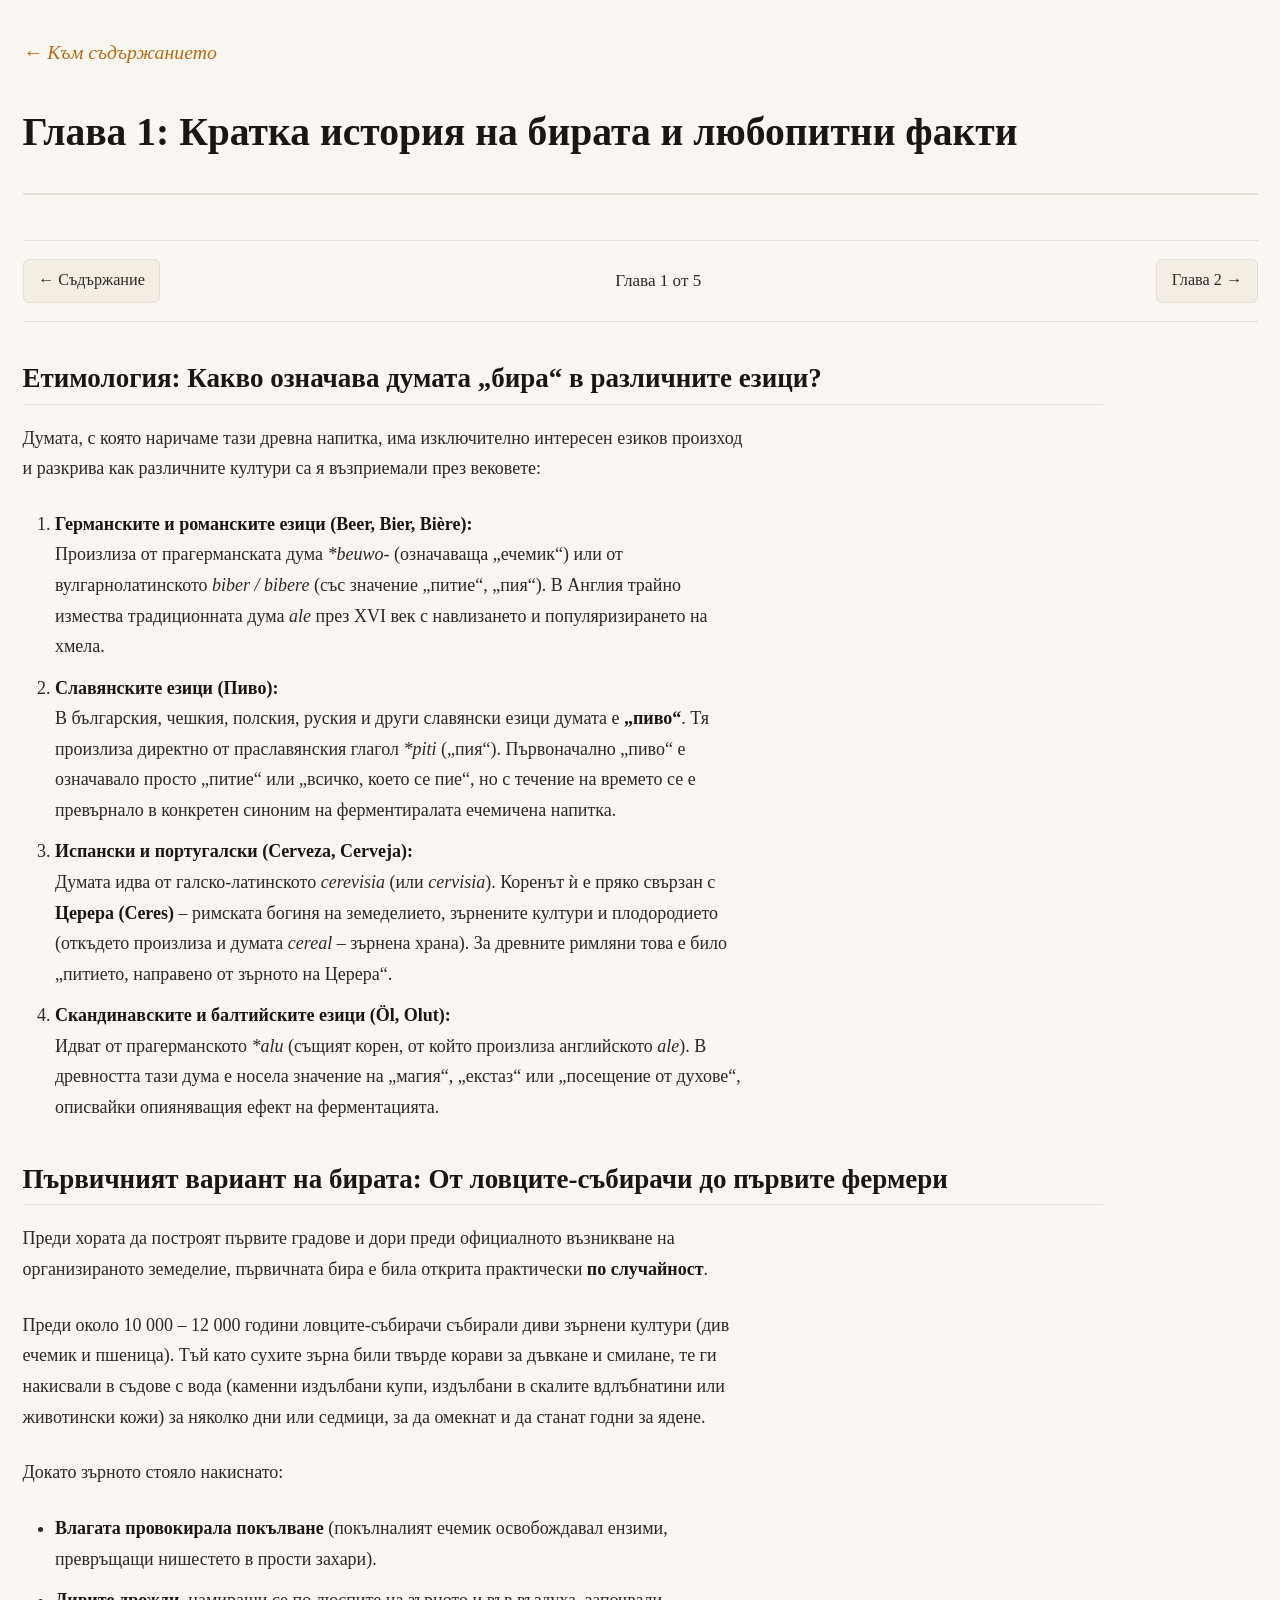
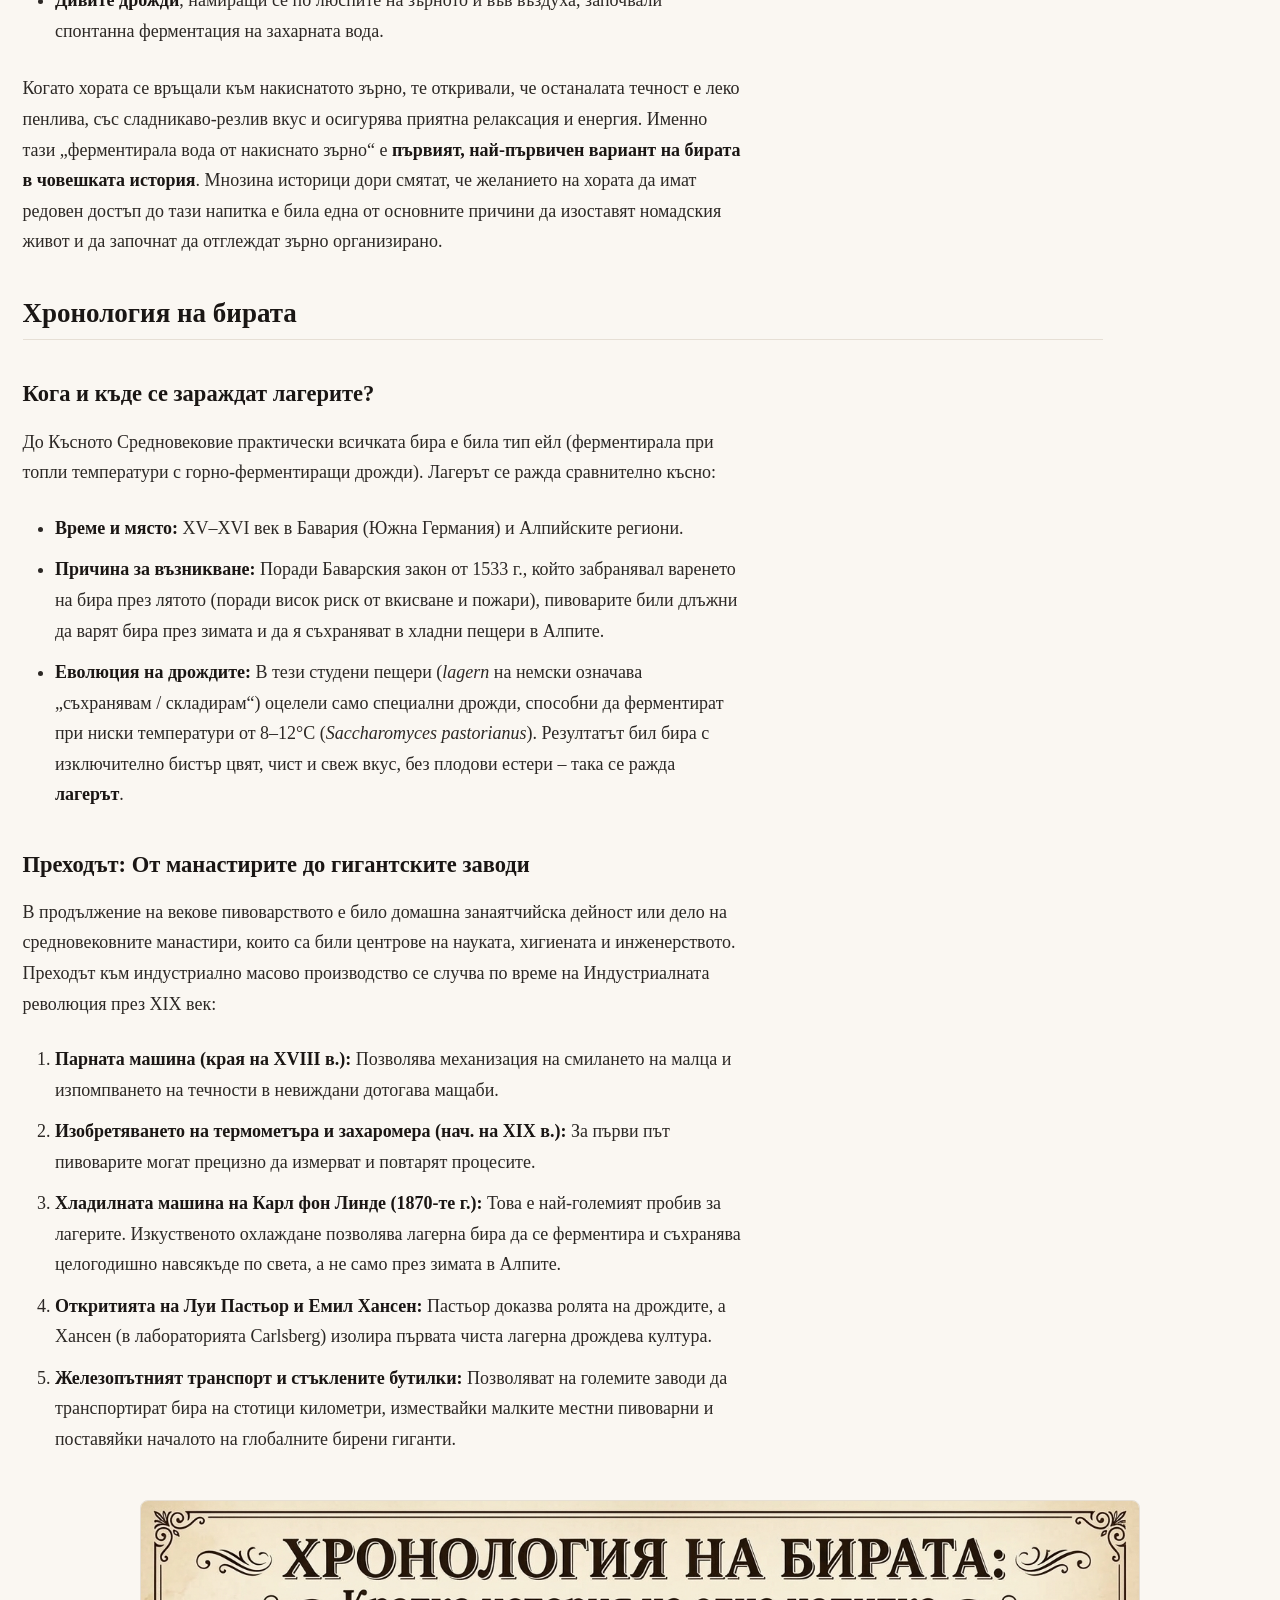
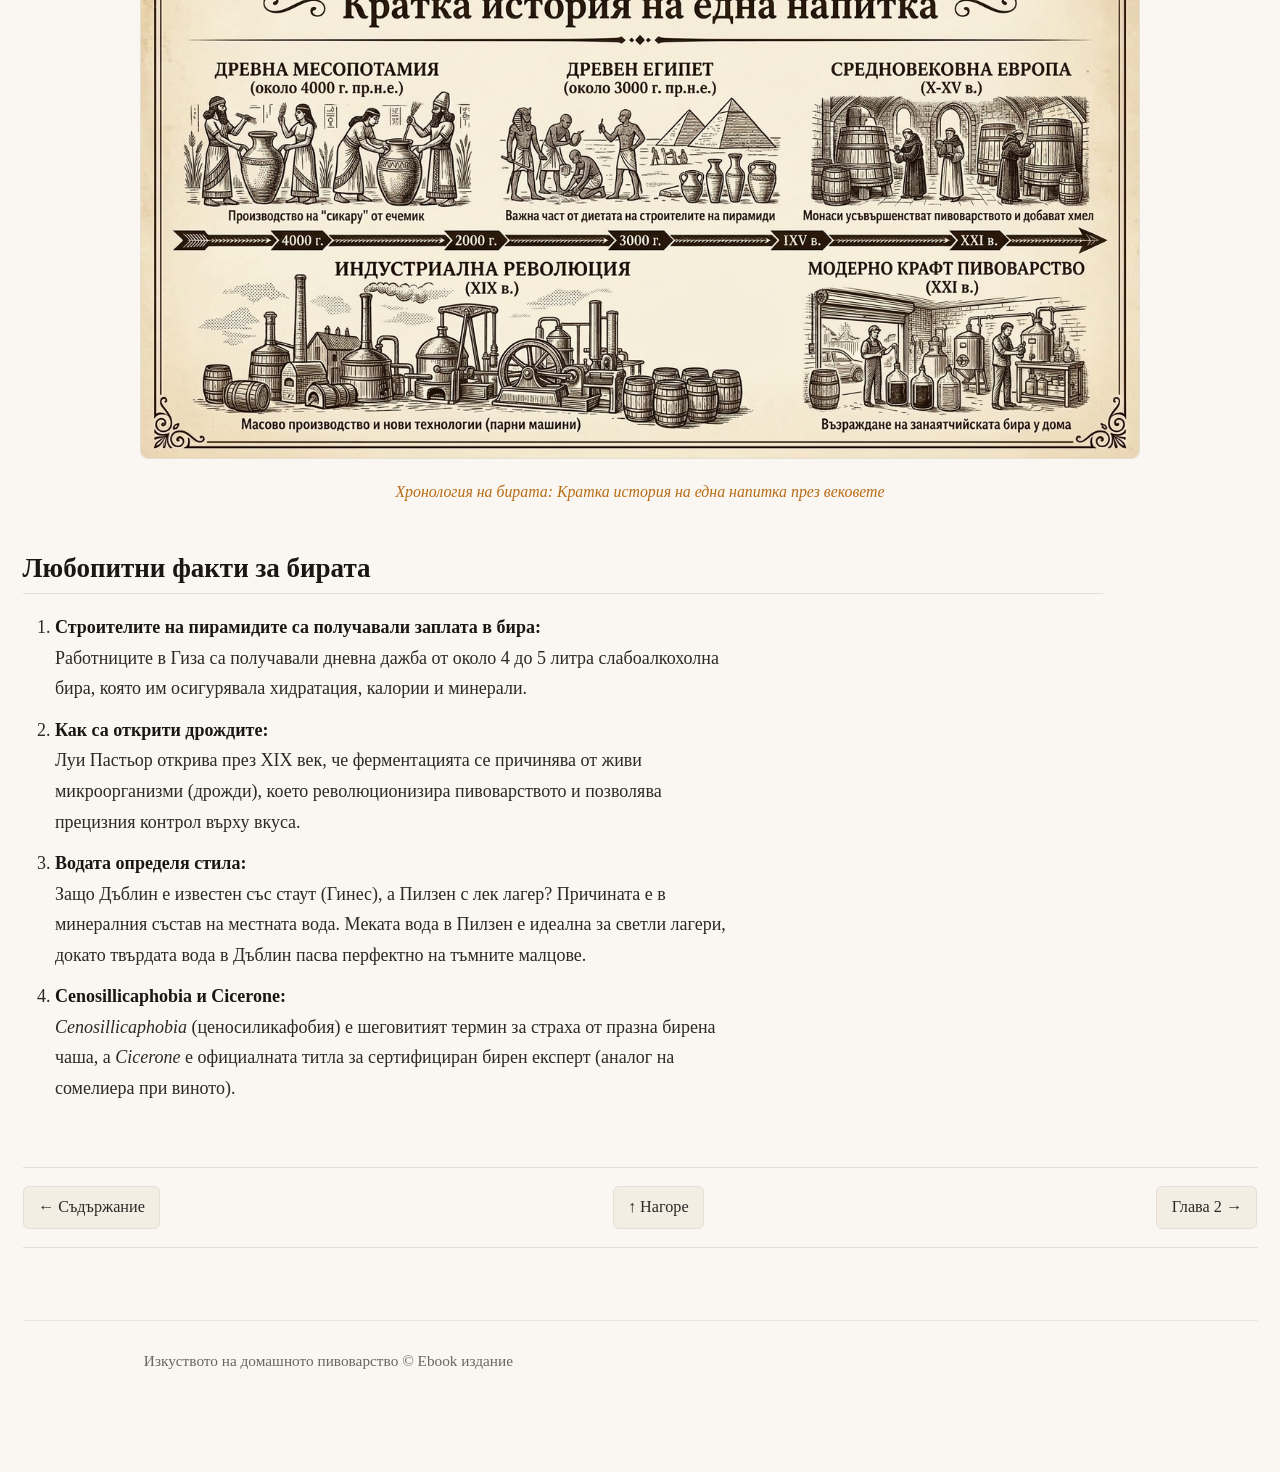
==== commit 4d2553c1: "Restructure page size and remove click-to-zoom effect on images" ====
--- a/chapter-01.html
+++ b/chapter-01.html
@@ -87,30 +87,10 @@
           <li><strong>Железопътният транспорт и стъклените бутилки:</strong> Позволяват на големите заводи да транспортират бира на стотици километри, измествайки малките местни пивоварни и поставяйки началото на глобалните бирени гиганти.</li>
         </ol>
 
-        <!-- Checkbox for Pure CSS Lightbox Toggle (Zero Scroll Jump) -->
-        <input type="checkbox" id="chronology-zoom-toggle" class="lightbox-checkbox">
-
-        <!-- Wide Image Figure with Lightbox Zoom Trigger -->
         <figure class="wide-figure">
-          <label for="chronology-zoom-toggle" class="zoom-trigger" title="Щракнете за преглед в пълен размер (100%)">
-            <img src="images/chronology-diagram.png" alt="Хронология на бирата: Кратка история на една напитка" width="1000" height="562">
-          </label>
-          <figcaption>Хронология на бирата: Кратка история на една напитка през вековете (щракнете върху изображението за пълен размер)</figcaption>
+          <img src="images/chronology-diagram.png" alt="Хронология на бирата: Кратка история на една напитка" width="1000" height="562">
+          <figcaption>Хронология на бирата: Кратка история на една напитка през вековете</figcaption>
         </figure>
-
-        <!-- Lightbox Zoom Modal (Pure CSS Checkbox Toggle) -->
-        <div class="lightbox-modal">
-          <label for="chronology-zoom-toggle" class="lightbox-overlay" aria-label="Затвори"></label>
-          <div class="lightbox-dialog">
-            <label for="chronology-zoom-toggle" class="lightbox-close" title="Затвори">&times;</label>
-            <div class="lightbox-img-wrapper">
-              <img src="images/chronology-diagram.png" alt="Хронология на бирата (пълен 100% размер)" width="1000" height="562">
-            </div>
-            <div class="lightbox-caption">
-              Хронология на бирата: Кратка история на една напитка през вековете &bull; 100% размер
-            </div>
-          </div>
-        </div>
       </section>
 
       <!-- Section 1.4 -->
@@ -149,16 +129,5 @@
   <footer class="book-footer">
     <p>Изкуството на домашното пивоварство &copy; Ebook издание</p>
   </footer>
-
-  <script>
-    // Close zoom lightbox modal when pressing Escape key
-    document.addEventListener('keydown', function(e) {
-      if (e.key === 'Escape') {
-        document.querySelectorAll('.lightbox-checkbox').forEach(function(cb) {
-          cb.checked = false;
-        });
-      }
-    });
-  </script>
 </body>
 </html>
--- a/css/style.css
+++ b/css/style.css
@@ -12,7 +12,8 @@
   --quote-border: #d4a359;
   --font-main: -apple-system, BlinkMacSystemFont, "Segoe UI", Roboto, Georgia, serif;
   --font-heading: Georgia, "Times New Roman", serif;
-  --max-width: 70ch;
+  --max-width: 75em;
+  --text-max-width: 80ch;
 }
 
 @media (prefers-color-scheme: dark) {
@@ -64,6 +65,7 @@
   line-height: 1.2;
   color: var(--heading-color);
   margin-bottom: 0.5rem;
+  max-width: var(--text-max-width);
 }
 
 .book-subtitle {
@@ -71,6 +73,7 @@
   color: var(--accent-color);
   font-weight: 500;
   font-style: italic;
+  max-width: var(--text-max-width);
 }
 
 .top-nav, .bottom-nav {
@@ -124,6 +127,7 @@
   line-height: 1.3;
   margin-top: 2.2rem;
   margin-bottom: 1rem;
+  max-width: var(--text-max-width);
 }
 
 h1 { font-size: 1.85rem; }
@@ -132,11 +136,13 @@
 
 p {
   margin-bottom: 1.4rem;
+  max-width: var(--text-max-width);
 }
 
 ol, ul {
   margin-bottom: 1.5rem;
   padding-left: 1.8rem;
+  max-width: var(--text-max-width);
 }
 
 li {
@@ -155,12 +161,14 @@
   background-color: var(--card-bg);
   padding: 1rem 1.2rem;
   border-radius: 0 6px 6px 0;
+  max-width: var(--text-max-width);
 }
 
 /* Figures & Images */
 figure {
   margin: 2.5rem 0;
   text-align: center;
+  max-width: 100%;
 }
 
 figure img {
@@ -176,141 +184,15 @@
   color: var(--accent-color);
   margin-top: 0.6rem;
   font-style: italic;
-}
-
-/* Wide Breakout Figure (wider than main 70ch body text on large screens) */
-@media (min-width: 850px) {
-  .wide-figure {
-    position: relative;
-    left: 50%;
-    transform: translateX(-50%);
-    width: min(1000px, 92vw);
-    max-width: 92vw;
-  }
-}
-
-/* Image Zoom Trigger */
-.zoom-trigger {
-  display: block;
-  position: relative;
-  cursor: zoom-in;
-  border-radius: 8px;
-  overflow: hidden;
-  text-decoration: none;
-}
-
-.zoom-trigger img {
-  display: block;
+  max-width: var(--text-max-width);
+  margin-left: auto;
+  margin-right: auto;
+}
+
+/* Wide Figure - Fits within the expanded 75em body container */
+.wide-figure {
   width: 100%;
-  height: auto;
-  transition: transform 0.25s ease, box-shadow 0.25s ease;
-}
-
-.zoom-trigger:hover img {
-  transform: scale(1.012);
-  box-shadow: 0 8px 24px rgba(0, 0, 0, 0.15);
-}
-
-/* Lightbox Zoom Modal (Pure CSS Checkbox Toggle - No Scroll Jump) */
-.lightbox-checkbox {
-  position: absolute;
-  opacity: 0;
-  width: 0;
-  height: 0;
-  pointer-events: none;
-  display: none !important;
-}
-
-.lightbox-modal {
-  display: none;
-  position: fixed;
-  inset: 0;
-  z-index: 10000;
-  padding: 1.5rem;
-  align-items: center;
-  justify-content: center;
-  opacity: 0;
-  transition: opacity 0.25s ease;
-}
-
-.lightbox-checkbox:checked ~ .lightbox-modal {
-  display: flex;
-  opacity: 1;
-}
-
-.lightbox-overlay {
-  position: absolute;
-  inset: 0;
-  background-color: rgba(0, 0, 0, 0.85);
-  backdrop-filter: blur(6px);
-  cursor: zoom-out;
-}
-
-.lightbox-dialog {
-  position: relative;
-  z-index: 10001;
-  max-width: 95vw;
-  max-height: 90vh;
-  display: flex;
-  flex-direction: column;
-  align-items: center;
-}
-
-.lightbox-close {
-  position: absolute;
-  top: -42px;
-  right: 0;
-  color: #ffffff;
-  font-size: 2.2rem;
-  line-height: 1;
-  text-decoration: none;
-  font-weight: bold;
-  opacity: 0.85;
-  transition: opacity 0.2s ease, color 0.2s ease;
-  padding: 0 0.5rem;
-  cursor: pointer;
-  user-select: none;
-}
-
-.lightbox-close:hover {
-  opacity: 1;
-  color: var(--accent-color);
-  text-decoration: none;
-}
-
-.lightbox-img-wrapper {
-  max-width: 95vw;
-  max-height: 82vh;
-  overflow: auto;
-  border-radius: 8px;
-  box-shadow: 0 16px 48px rgba(0, 0, 0, 0.6);
-  background-color: #fff;
-  border: 1px solid rgba(255, 255, 255, 0.2);
-}
-
-.lightbox-img-wrapper img {
-  display: block;
   max-width: 100%;
-  height: auto;
-  margin: 0 auto;
-}
-
-/* On large displays, show 100% native resolution (1000px) */
-@media (min-width: 1050px) {
-  .lightbox-img-wrapper img {
-    max-width: none;
-    width: 1000px;
-  }
-}
-
-.lightbox-caption {
-  margin-top: 0.8rem;
-  color: #e2ded9;
-  font-size: 0.9rem;
-  text-align: center;
-  font-style: italic;
-  max-width: 90vw;
-  text-shadow: 0 1px 3px rgba(0, 0, 0, 0.8);
 }
 
 /* Bulgarian Interactive Timeline Component */
@@ -401,39 +283,107 @@
   font-size: 0.95rem;
 }
 
-/* Tables */
+/* Custom Styled Tables & Responsive Wrappers */
+.table-wrapper {
+  width: 100%;
+  overflow-x: auto;
+  margin: 2rem 0;
+  border-radius: 10px;
+  border: 1px solid var(--border-color);
+  box-shadow: 0 4px 16px rgba(0, 0, 0, 0.05);
+}
+
 table {
   width: 100%;
   border-collapse: collapse;
-  margin: 1.8rem 0;
   font-size: 0.95rem;
   background-color: var(--bg-color);
-  border-radius: 6px;
-  overflow: hidden;
-  box-shadow: 0 1px 3px rgba(0,0,0,0.05);
+  margin: 0;
 }
 
 th, td {
-  padding: 0.75rem 0.9rem;
-  border: 1px solid var(--border-color);
+  padding: 0.9rem 1.1rem;
+  border-bottom: 1px solid var(--border-color);
+  border-right: 1px solid var(--border-color);
   text-align: left;
-  vertical-align: top;
+  vertical-align: middle;
+}
+
+th:last-child, td:last-child {
+  border-right: none;
+}
+
+tr:last-child td {
+  border-bottom: none;
 }
 
 th {
   background-color: var(--card-bg);
   color: var(--heading-color);
   font-family: var(--font-heading);
-  font-weight: bold;
+  font-size: 0.95rem;
+  font-weight: 700;
+  letter-spacing: 0.3px;
+  border-bottom: 2px solid var(--accent-color);
 }
 
 tr:nth-child(even) td {
-  background-color: rgba(0, 0, 0, 0.02);
+  background-color: rgba(0, 0, 0, 0.015);
+}
+
+tr:hover td {
+  background-color: rgba(184, 107, 20, 0.06);
+  transition: background-color 0.15s ease;
 }
 
 @media (prefers-color-scheme: dark) {
   tr:nth-child(even) td {
-    background-color: rgba(255, 255, 255, 0.025);
+    background-color: rgba(255, 255, 255, 0.02);
+  }
+  tr:hover td {
+    background-color: rgba(229, 152, 59, 0.12);
+  }
+}
+
+/* Badges & Tags for Table Data */
+.tag {
+  display: inline-block;
+  padding: 0.25rem 0.65rem;
+  font-size: 0.8rem;
+  font-weight: 600;
+  border-radius: 4px;
+  text-align: center;
+  white-space: nowrap;
+}
+
+.tag-soft {
+  background-color: rgba(184, 107, 20, 0.12);
+  color: var(--accent-color);
+  border: 1px solid rgba(184, 107, 20, 0.25);
+}
+
+.tag-blue {
+  background-color: rgba(43, 114, 186, 0.12);
+  color: #2b72ba;
+  border: 1px solid rgba(43, 114, 186, 0.25);
+}
+
+.tag-green {
+  background-color: rgba(46, 125, 50, 0.12);
+  color: #2e7d32;
+  border: 1px solid rgba(46, 125, 50, 0.25);
+}
+
+@media (prefers-color-scheme: dark) {
+  .tag-blue {
+    background-color: rgba(100, 181, 246, 0.15);
+    color: #64b5f6;
+    border-color: rgba(100, 181, 246, 0.3);
+  }
+  .tag-green {
+    background-color: rgba(129, 199, 132, 0.15);
+    color: #81c784;
+    border-color: rgba(129, 199, 132, 0.3);
   }
 }
 
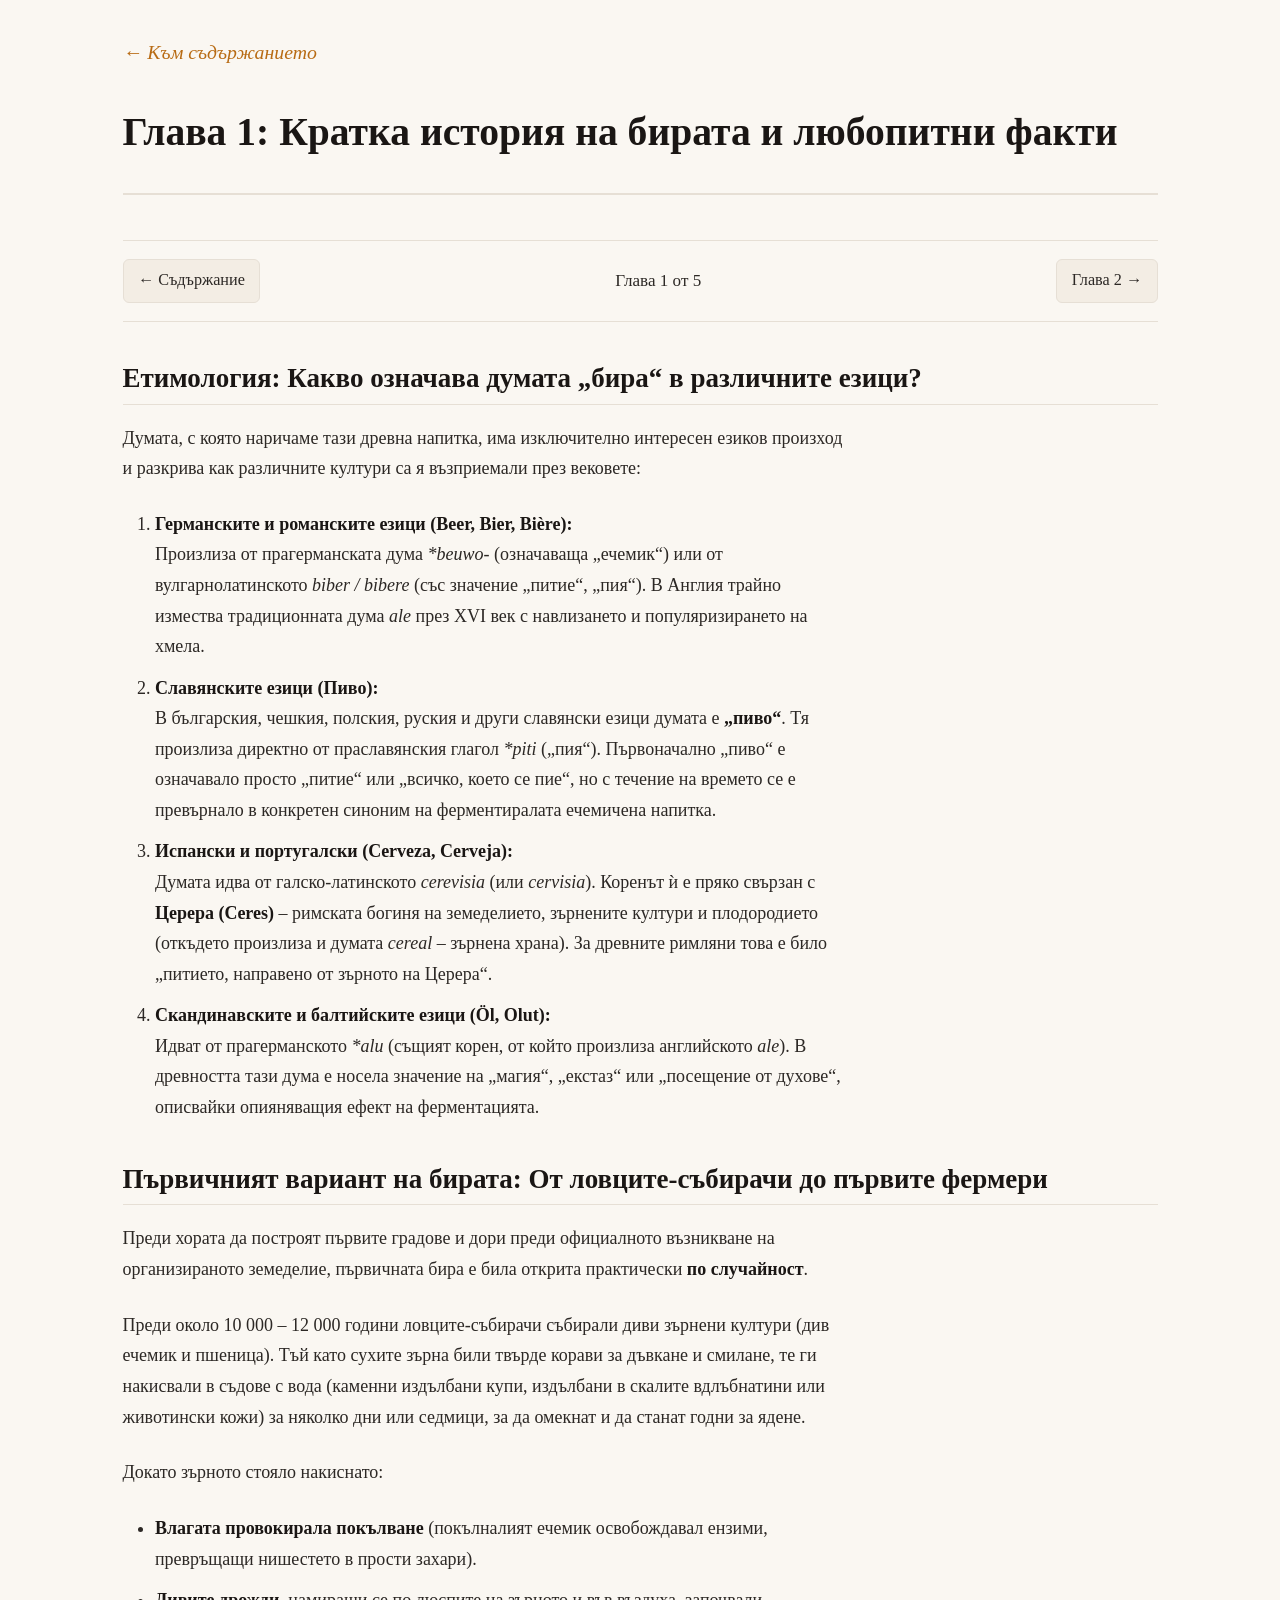
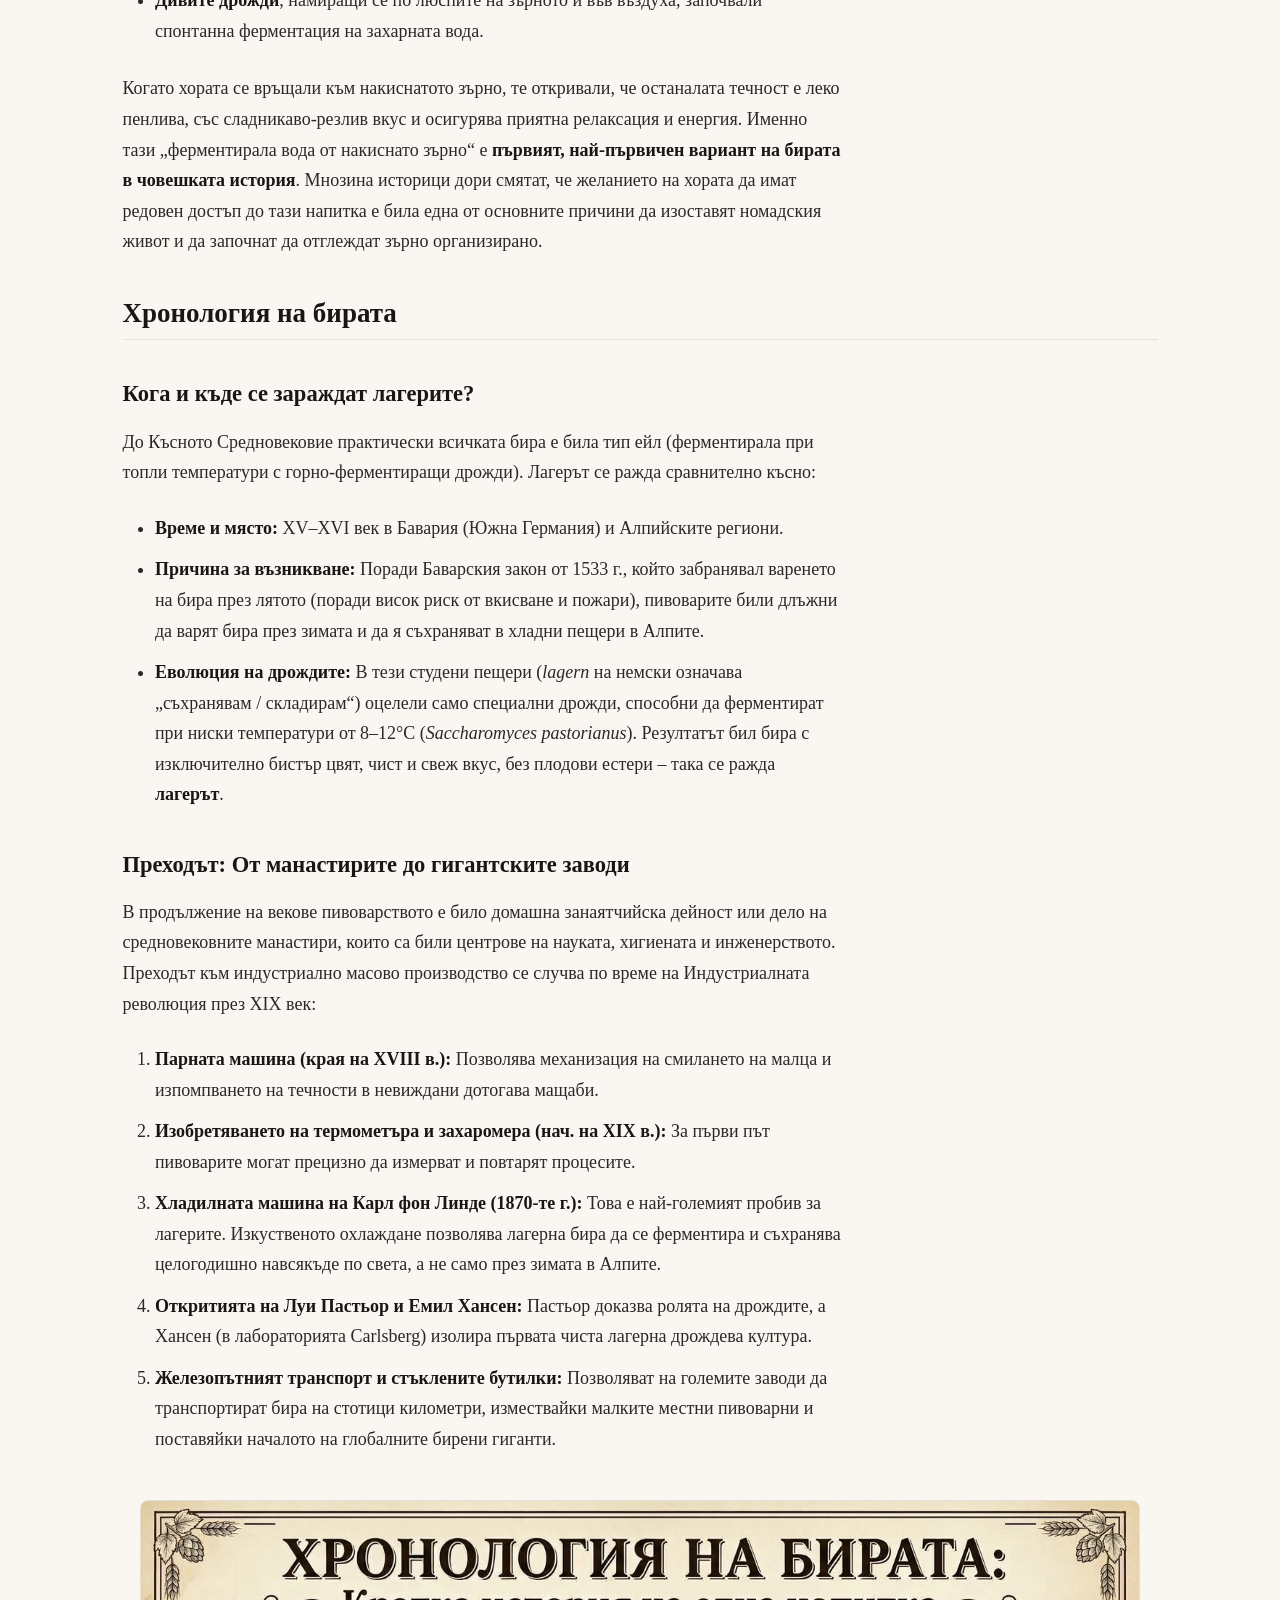
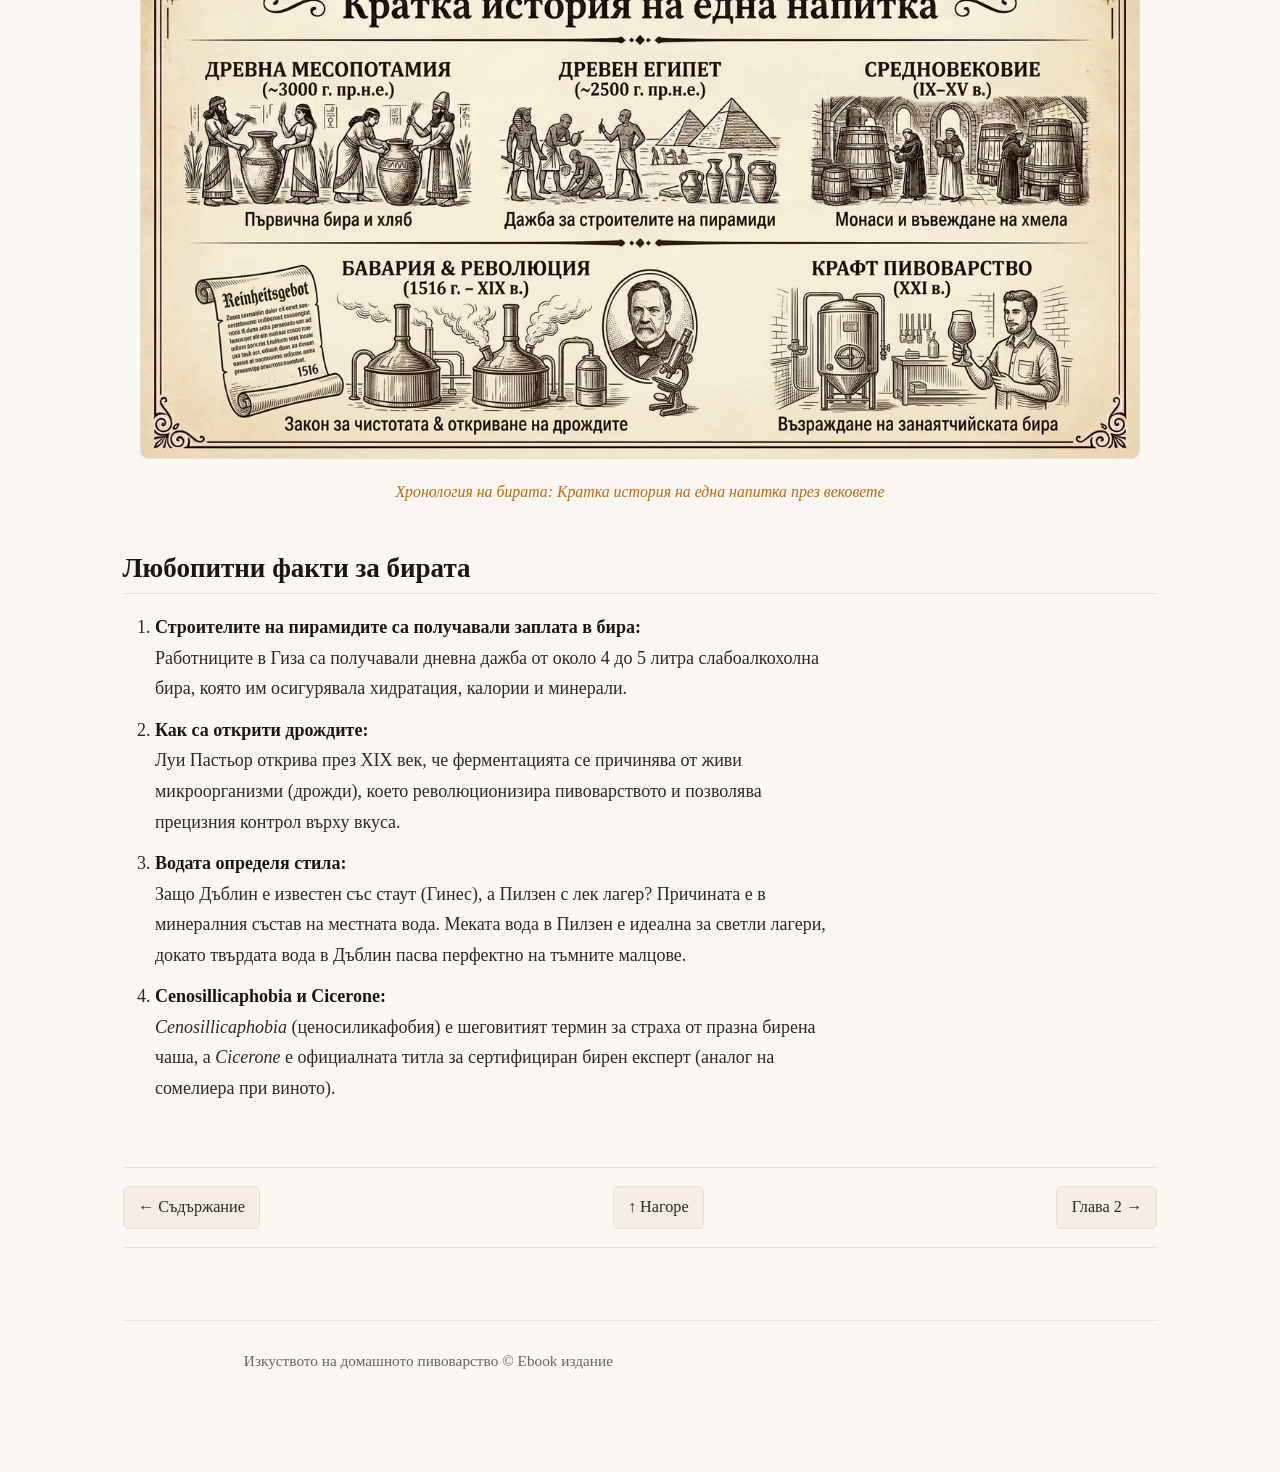
==== commit 75f2fdeb: "feat(images): upgrade Chapter 1 and Chapter 2.1 diagrams to v2 vintage style" ====
--- a/chapter-01.html
+++ b/chapter-01.html
@@ -88,7 +88,7 @@
         </ol>
 
         <figure class="wide-figure">
-          <img src="images/chronology-diagram.png" alt="Хронология на бирата: Кратка история на една напитка" width="1000" height="562">
+          <img src="images/chronology-diagram.jpg" alt="Хронология на бирата: Кратка история на една напитка" width="1000" height="562">
           <figcaption>Хронология на бирата: Кратка история на една напитка през вековете</figcaption>
         </figure>
       </section>
--- a/css/style.css
+++ b/css/style.css
@@ -12,7 +12,7 @@
   --quote-border: #d4a359;
   --font-main: -apple-system, BlinkMacSystemFont, "Segoe UI", Roboto, Georgia, serif;
   --font-heading: Georgia, "Times New Roman", serif;
-  --max-width: 75em;
+  --max-width: 60em;
   --text-max-width: 80ch;
 }
 
@@ -38,7 +38,8 @@
 
 html {
   font-family: var(--font-main);
-  font-size: 1.125rem; /* 18px base for optimal reading */
+  font-size: 1.125rem;
+  /* 18px base for optimal reading */
   line-height: 1.7;
   background-color: var(--bg-color);
   color: var(--text-color);
@@ -76,7 +77,8 @@
   max-width: var(--text-max-width);
 }
 
-.top-nav, .bottom-nav {
+.top-nav,
+.bottom-nav {
   display: flex;
   justify-content: space-between;
   align-items: center;
@@ -99,7 +101,8 @@
   transition: color 0.15s ease;
 }
 
-a:hover, a:focus {
+a:hover,
+a:focus {
   color: var(--accent-hover);
   text-decoration: underline;
 }
@@ -121,7 +124,10 @@
 }
 
 /* Typography */
-h1, h2, h3, h4 {
+h1,
+h2,
+h3,
+h4 {
   font-family: var(--font-heading);
   color: var(--heading-color);
   line-height: 1.3;
@@ -130,16 +136,27 @@
   max-width: var(--text-max-width);
 }
 
-h1 { font-size: 1.85rem; }
-h2 { font-size: 1.5rem; border-bottom: 1px solid var(--border-color); padding-bottom: 0.4rem; }
-h3 { font-size: 1.25rem; }
+h1 {
+  font-size: 1.85rem;
+}
+
+h2 {
+  font-size: 1.5rem;
+  border-bottom: 1px solid var(--border-color);
+  padding-bottom: 0.4rem;
+}
+
+h3 {
+  font-size: 1.25rem;
+}
 
 p {
   margin-bottom: 1.4rem;
   max-width: var(--text-max-width);
 }
 
-ol, ul {
+ol,
+ul {
   margin-bottom: 1.5rem;
   padding-left: 1.8rem;
   max-width: var(--text-max-width);
@@ -229,7 +246,7 @@
   border-radius: 8px;
   padding: 1.2rem;
   position: relative;
-  box-shadow: 0 2px 4px rgba(0,0,0,0.03);
+  box-shadow: 0 2px 4px rgba(0, 0, 0, 0.03);
 }
 
 .timeline-badge {
@@ -301,7 +318,8 @@
   margin: 0;
 }
 
-th, td {
+th,
+td {
   padding: 0.9rem 1.1rem;
   border-bottom: 1px solid var(--border-color);
   border-right: 1px solid var(--border-color);
@@ -309,7 +327,8 @@
   vertical-align: middle;
 }
 
-th:last-child, td:last-child {
+th:last-child,
+td:last-child {
   border-right: none;
 }
 
@@ -340,6 +359,7 @@
   tr:nth-child(even) td {
     background-color: rgba(255, 255, 255, 0.02);
   }
+
   tr:hover td {
     background-color: rgba(229, 152, 59, 0.12);
   }
@@ -380,6 +400,7 @@
     color: #64b5f6;
     border-color: rgba(100, 181, 246, 0.3);
   }
+
   .tag-green {
     background-color: rgba(129, 199, 132, 0.15);
     color: #81c784;
@@ -395,5 +416,4 @@
   opacity: 0.7;
   border-top: 1px solid var(--border-color);
   padding-top: 1.5rem;
-}
-
+}
